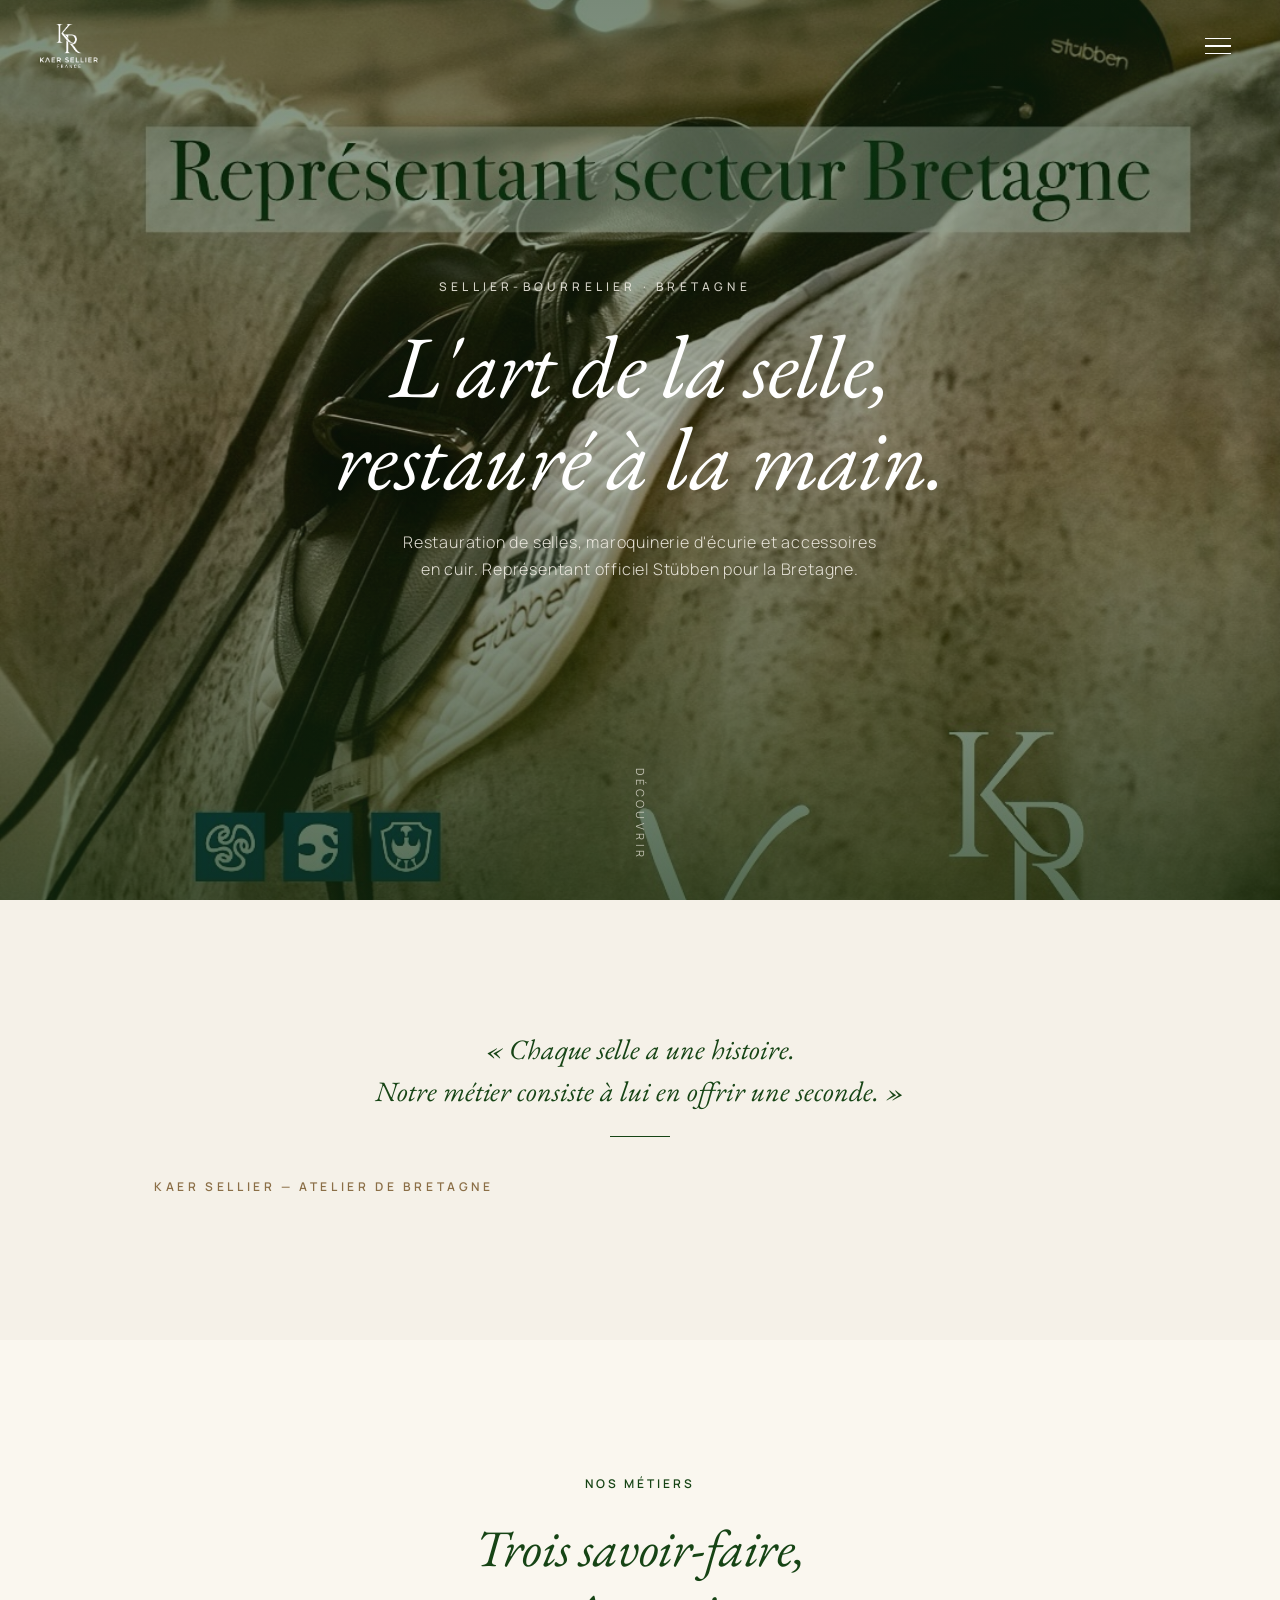
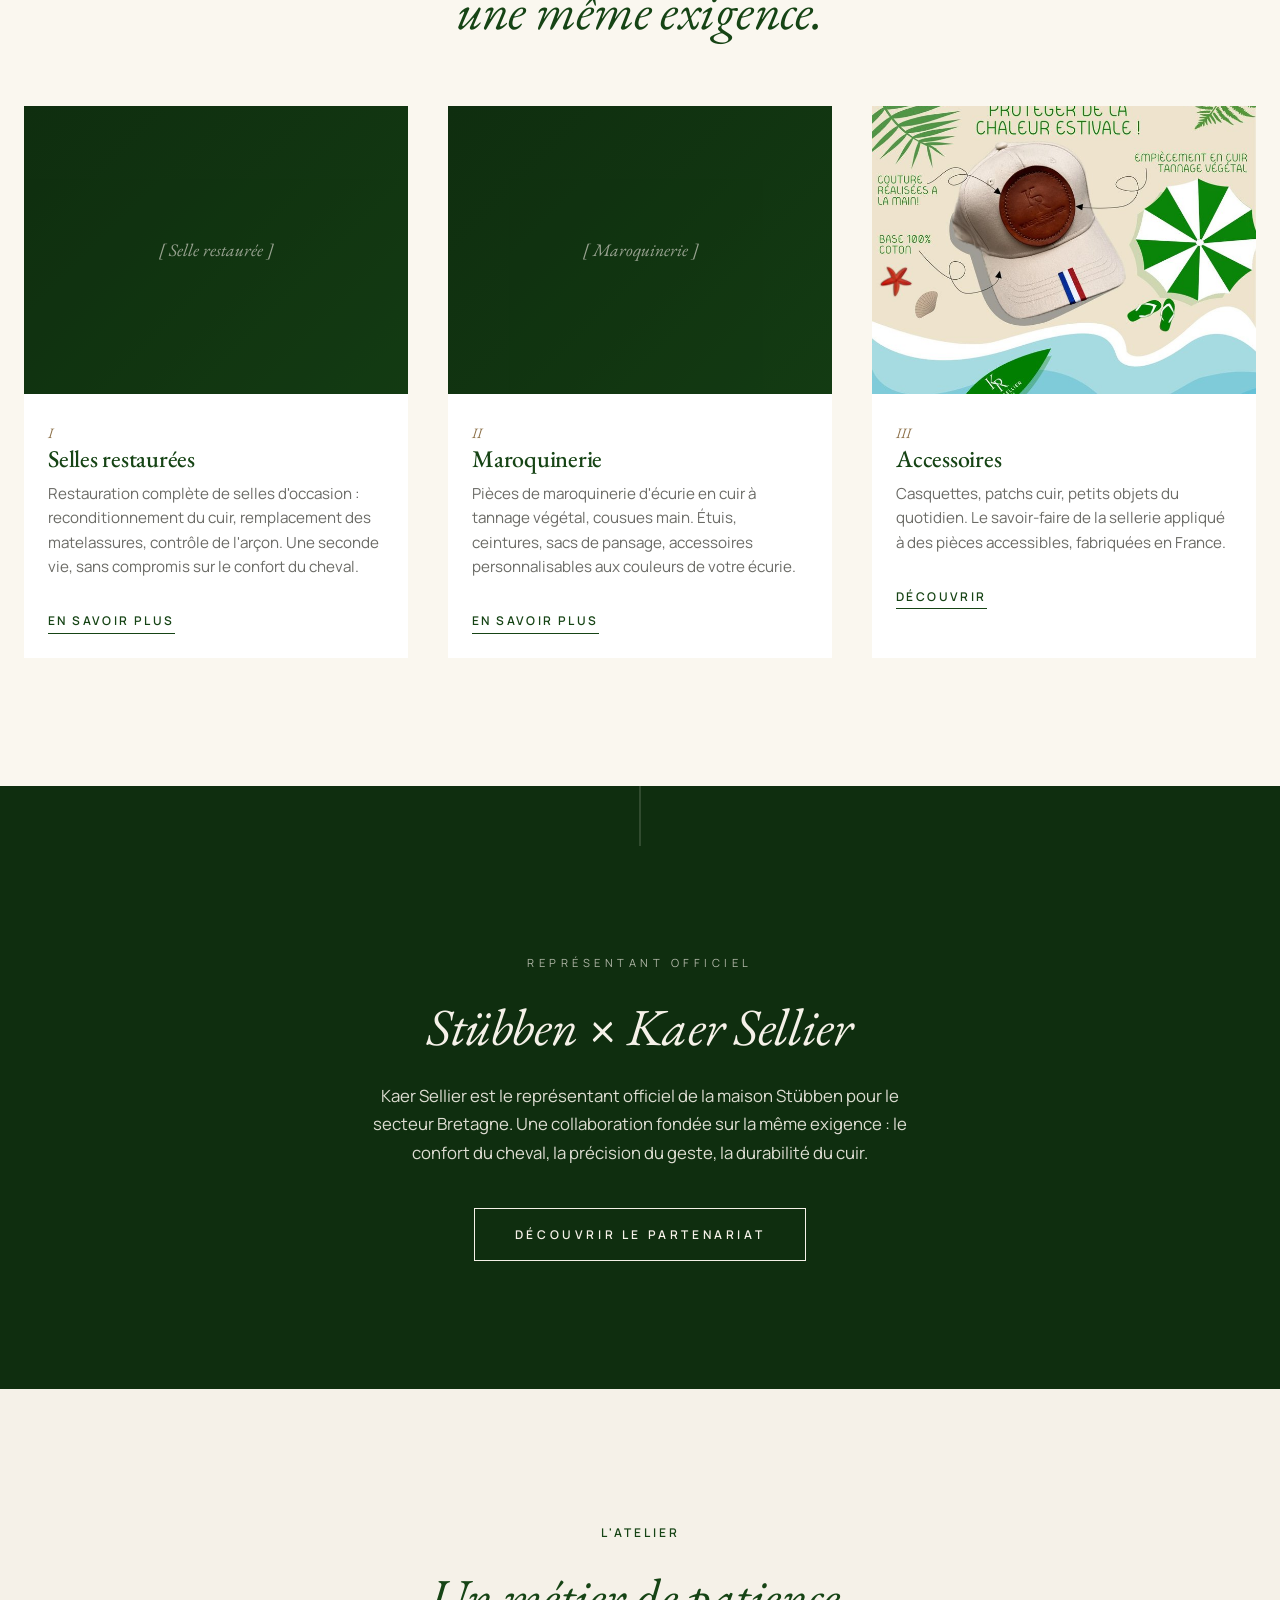
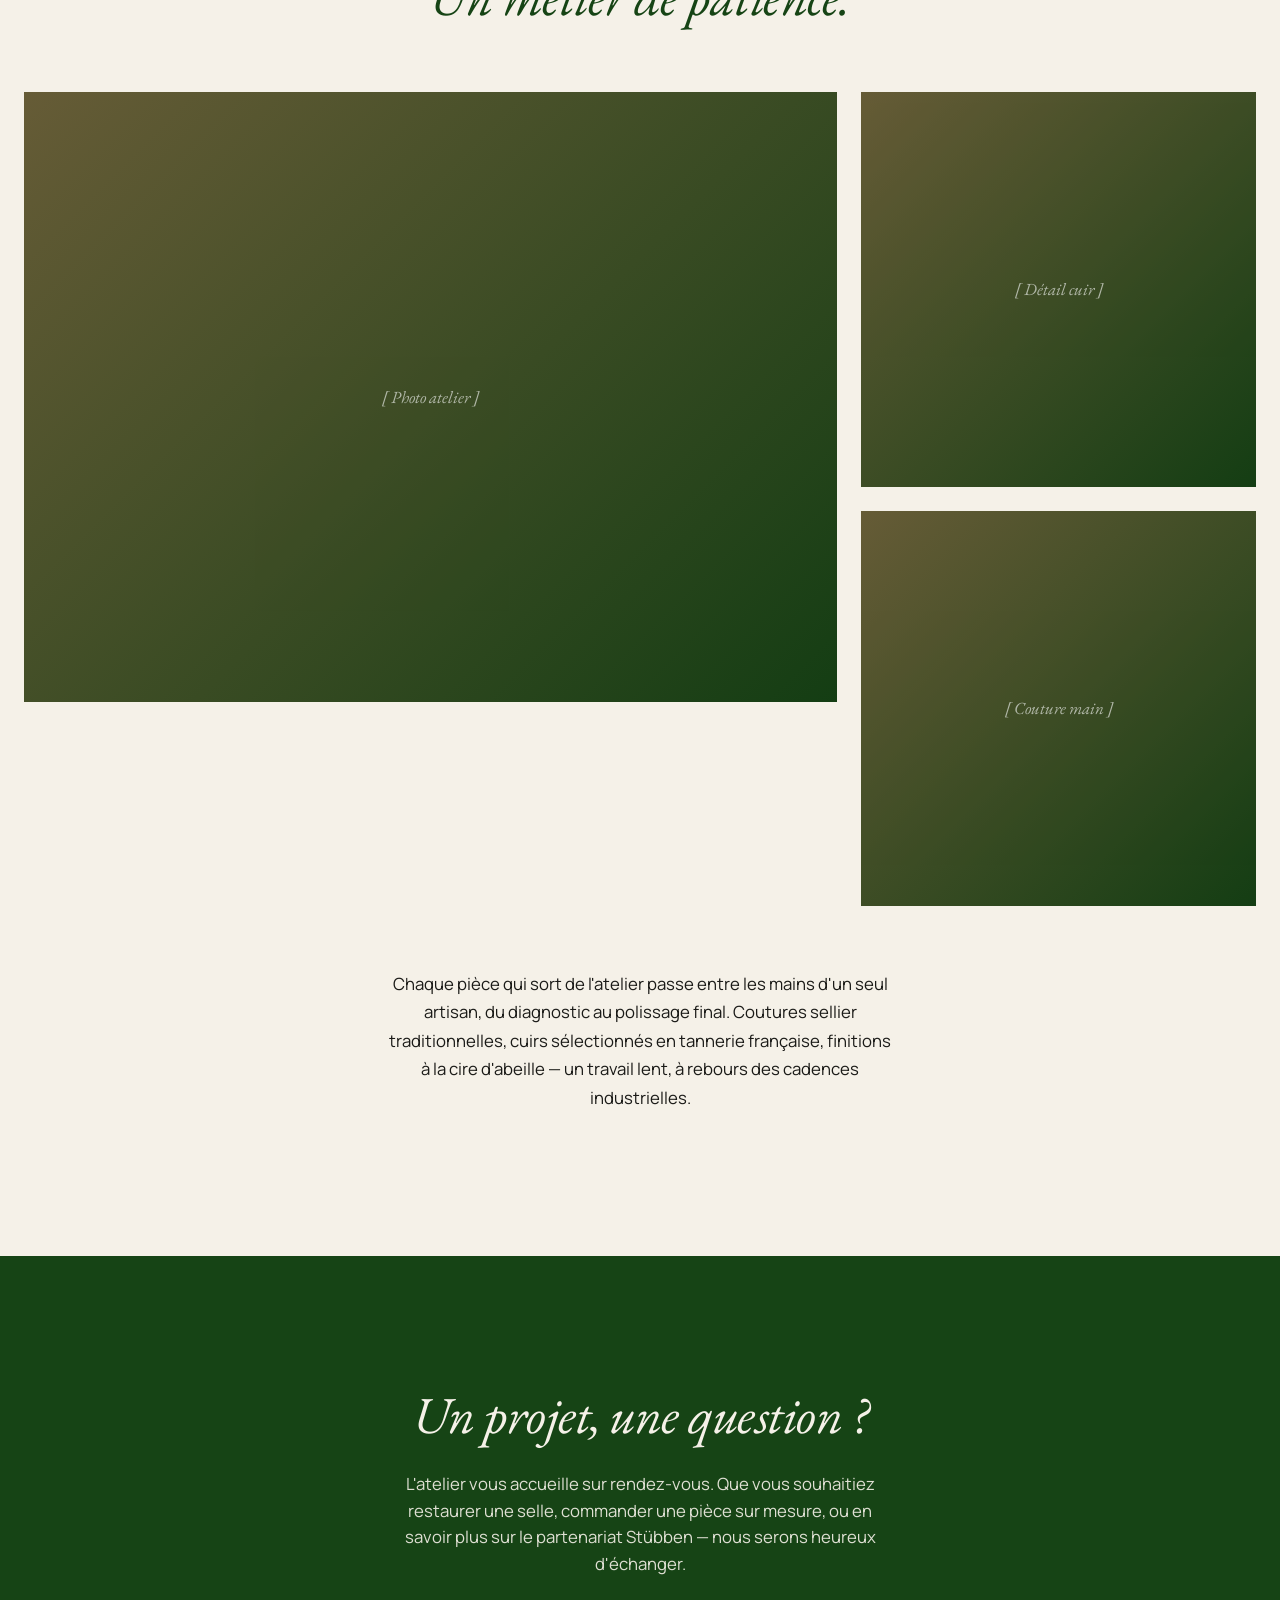
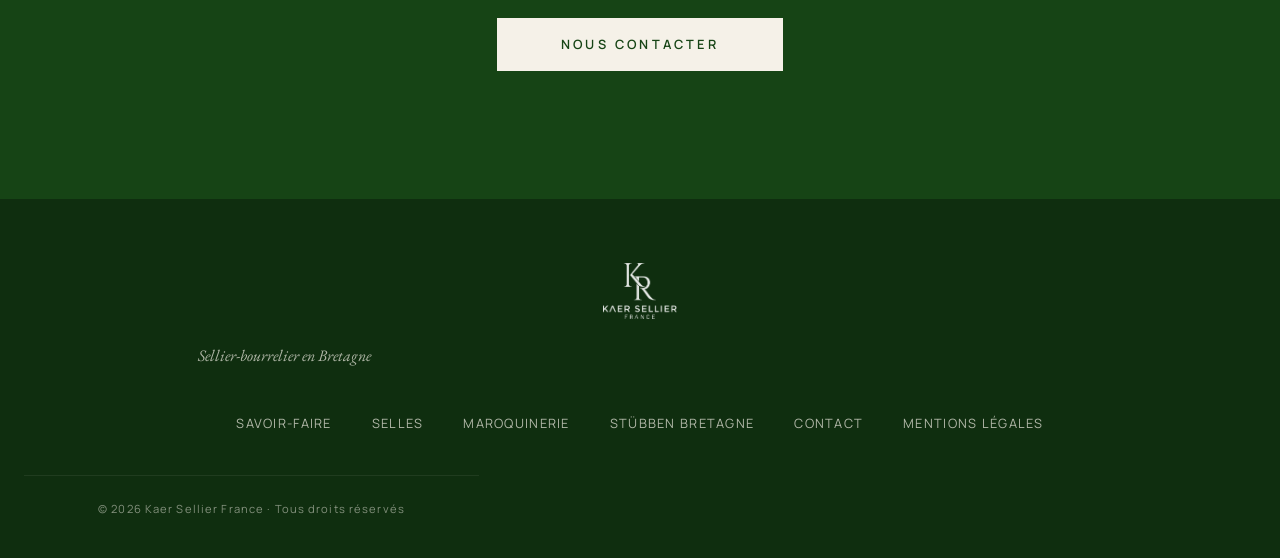
==== index.html @ 3ce3ed46 "v0.1" ====
<!DOCTYPE html>
<html lang="fr">
<head>
  <meta charset="UTF-8">
  <meta name="viewport" content="width=device-width, initial-scale=1.0, viewport-fit=cover">
  <meta name="description" content="Kaer Sellier — Restauration de selles, maroquinerie d'écurie et accessoires en cuir. Représentant Stübben pour la Bretagne. Savoir-faire artisanal français.">
  <meta name="theme-color" content="#164415">

  <title>Kaer Sellier — Sellier-bourrelier en Bretagne</title>

  <link rel="icon" type="image/png" href="assets/logos/kr-vert.png">
  <link rel="apple-touch-icon" href="assets/logos/kr-vert.png">

  <!-- Préchargement typographies -->
  <link rel="preconnect" href="https://fonts.googleapis.com">
  <link rel="preconnect" href="https://fonts.gstatic.com" crossorigin>
  <link href="https://fonts.googleapis.com/css2?family=EB+Garamond:ital,wght@0,400;0,500;1,400;1,500&family=Manrope:wght@300;400;500;600;700&display=swap" rel="stylesheet">

  <link rel="stylesheet" href="css/style.css">

  <!-- Open Graph -->
  <meta property="og:title" content="Kaer Sellier — Sellier-bourrelier en Bretagne">
  <meta property="og:description" content="Restauration de selles, maroquinerie d'écurie. Représentant Stübben Bretagne.">
  <meta property="og:type" content="website">
  <meta property="og:image" content="assets/images/hero/stubben-kr.jpg">
</head>

<body>

  <!-- ============================================
       HEADER + NAVIGATION
       ============================================ -->
  <header class="header" id="header">
    <div class="container">
      <div class="header__inner">
        <a href="#" class="header__logo" aria-label="Kaer Sellier — Accueil">
          <img src="assets/logos/kr-blanc.png" alt="Kaer Sellier" class="logo-blanc">
          <img src="assets/logos/kr-vert.png" alt="Kaer Sellier" class="logo-vert">
        </a>

        <button class="menu-toggle"
                aria-label="Ouvrir le menu"
                aria-expanded="false"
                aria-controls="navigation">
          <span class="menu-toggle__bar"></span>
          <span class="menu-toggle__bar"></span>
          <span class="menu-toggle__bar"></span>
        </button>
      </div>
    </div>
  </header>

  <nav class="nav" id="navigation" aria-hidden="true">
    <ul class="nav__list">
      <li class="nav__item"><a href="#" class="nav__link">Accueil</a></li>
      <li class="nav__item"><a href="savoir-faire.html" class="nav__link">Savoir-faire</a></li>
      <li class="nav__item"><a href="selles.html" class="nav__link">Selles</a></li>
      <li class="nav__item"><a href="maroquinerie.html" class="nav__link">Maroquinerie</a></li>
      <li class="nav__item"><a href="stubben-bretagne.html" class="nav__link">Stübben Bretagne</a></li>
      <li class="nav__item"><a href="contact.html" class="nav__link">Contact</a></li>
    </ul>
  </nav>

  <main>

    <!-- ============================================
         HERO
         ============================================ -->
    <section class="hero">
      <div class="hero__bg">
        <img src="assets/images/hero/stubben-kr.jpg" alt="Selle Stübben sur un cheval, atelier Kaer Sellier">
      </div>

      <div class="hero__content">
        <p class="hero__eyebrow">Sellier-Bourrelier · Bretagne</p>
        <h1 class="hero__title">L'art de la selle,<br>restauré à la main.</h1>
        <p class="hero__subtitle">
          Restauration de selles, maroquinerie d'écurie et accessoires en cuir.
          Représentant officiel Stübben pour la Bretagne.
        </p>
      </div>

      <span class="hero__scroll">Découvrir</span>
    </section>

    <!-- ============================================
         MANIFESTE
         ============================================ -->
    <section class="manifeste reveal">
      <div class="container">
        <p class="manifeste__text">
          « Chaque selle a une histoire.<br>
          Notre métier consiste à lui en offrir une seconde. »
        </p>
        <hr class="filet filet--center">
        <p class="manifeste__signature">Kaer Sellier — Atelier de Bretagne</p>
      </div>
    </section>

    <!-- ============================================
         MÉTIERS
         ============================================ -->
    <section class="metiers">
      <div class="metiers__intro reveal">
        <span class="eyebrow">Nos métiers</span>
        <h2>Trois savoir-faire,<br>une même exigence.</h2>
      </div>

      <div class="metiers__grid">

        <article class="metier-card reveal">
          <div class="metier-card__image">
            <div class="metier-card__placeholder">[ Selle restaurée ]</div>
          </div>
          <div class="metier-card__body">
            <span class="metier-card__numero">I</span>
            <h3 class="metier-card__title">Selles restaurées</h3>
            <p class="metier-card__text">
              Restauration complète de selles d'occasion : reconditionnement du
              cuir, remplacement des matelassures, contrôle de l'arçon. Une
              seconde vie, sans compromis sur le confort du cheval.
            </p>
            <a href="selles.html" class="metier-card__link">En savoir plus</a>
          </div>
        </article>

        <article class="metier-card reveal">
          <div class="metier-card__image">
            <div class="metier-card__placeholder">[ Maroquinerie ]</div>
          </div>
          <div class="metier-card__body">
            <span class="metier-card__numero">II</span>
            <h3 class="metier-card__title">Maroquinerie</h3>
            <p class="metier-card__text">
              Pièces de maroquinerie d'écurie en cuir à tannage végétal,
              cousues main. Étuis, ceintures, sacs de pansage, accessoires
              personnalisables aux couleurs de votre écurie.
            </p>
            <a href="maroquinerie.html" class="metier-card__link">En savoir plus</a>
          </div>
        </article>

        <article class="metier-card reveal">
          <div class="metier-card__image">
            <img src="assets/images/maroquinerie/casquette.jpg" alt="Casquette Kaer Sellier avec patch cuir tannage végétal">
          </div>
          <div class="metier-card__body">
            <span class="metier-card__numero">III</span>
            <h3 class="metier-card__title">Accessoires</h3>
            <p class="metier-card__text">
              Casquettes, patchs cuir, petits objets du quotidien. Le savoir-faire
              de la sellerie appliqué à des pièces accessibles, fabriquées en France.
            </p>
            <a href="maroquinerie.html#accessoires" class="metier-card__link">Découvrir</a>
          </div>
        </article>

      </div>
    </section>

    <!-- ============================================
         PARTENARIAT STÜBBEN BRETAGNE
         ============================================ -->
    <section class="partenariat reveal">
      <div class="partenariat__inner">
        <span class="partenariat__eyebrow">Représentant officiel</span>
        <h2 class="partenariat__title">Stübben × Kaer Sellier</h2>
        <p class="partenariat__text">
          Kaer Sellier est le représentant officiel de la maison Stübben pour
          le secteur Bretagne. Une collaboration fondée sur la même exigence :
          le confort du cheval, la précision du geste, la durabilité du cuir.
        </p>
        <a href="stubben-bretagne.html" class="partenariat__cta">Découvrir le partenariat</a>
      </div>
    </section>

    <!-- ============================================
         SAVOIR-FAIRE
         ============================================ -->
    <section class="savoir-faire">
      <div class="savoir-faire__grid">
        <div class="savoir-faire__intro reveal">
          <span class="eyebrow">L'atelier</span>
          <h2>Un métier de patience.</h2>
        </div>

        <div class="savoir-faire__galerie reveal">
          <div class="savoir-faire__img savoir-faire__img--large">
            <div class="savoir-faire__img-placeholder">[ Photo atelier ]</div>
          </div>
          <div class="savoir-faire__img">
            <div class="savoir-faire__img-placeholder">[ Détail cuir ]</div>
          </div>
          <div class="savoir-faire__img">
            <div class="savoir-faire__img-placeholder">[ Couture main ]</div>
          </div>
        </div>

        <div class="savoir-faire__text reveal">
          <p>
            Chaque pièce qui sort de l'atelier passe entre les mains d'un seul
            artisan, du diagnostic au polissage final. Coutures sellier
            traditionnelles, cuirs sélectionnés en tannerie française, finitions
            à la cire d'abeille — un travail lent, à rebours des cadences
            industrielles.
          </p>
        </div>
      </div>
    </section>

    <!-- ============================================
         CONTACT
         ============================================ -->
    <section class="contact reveal">
      <h2 class="contact__title">Un projet, une question ?</h2>
      <p class="contact__text">
        L'atelier vous accueille sur rendez-vous. Que vous souhaitiez restaurer
        une selle, commander une pièce sur mesure, ou en savoir plus sur le
        partenariat Stübben — nous serons heureux d'échanger.
      </p>
      <a href="contact.html" class="contact__cta">Nous contacter</a>
    </section>

  </main>

  <!-- ============================================
       FOOTER
       ============================================ -->
  <footer class="footer">
    <div class="footer__logo">
      <img src="assets/logos/kr-blanc.png" alt="Kaer Sellier France">
    </div>
    <p class="footer__tagline">Sellier-bourrelier en Bretagne</p>

    <ul class="footer__links">
      <li><a href="savoir-faire.html">Savoir-faire</a></li>
      <li><a href="selles.html">Selles</a></li>
      <li><a href="maroquinerie.html">Maroquinerie</a></li>
      <li><a href="stubben-bretagne.html">Stübben Bretagne</a></li>
      <li><a href="contact.html">Contact</a></li>
      <li><a href="mentions-legales.html">Mentions légales</a></li>
    </ul>

    <p class="footer__copyright">
      © 2026 Kaer Sellier France · Tous droits réservés
    </p>
  </footer>

  <script src="js/main.js"></script>
</body>
</html>
---- css/style.css ----
/* --- Reset minimal --- */
*, *::before, *::after {
  box-sizing: border-box;
  margin: 0;
  padding: 0;
}

html {
  scroll-behavior: smooth;
  -webkit-text-size-adjust: 100%;
}

img, picture, svg {
  display: block;
  max-width: 100%;
  height: auto;
}

button, input, textarea {
  font: inherit;
  color: inherit;
}

a {
  color: inherit;
  text-decoration: none;
}

/* --- Variables CSS --- */
:root {
  /* Palette */
  --vert-sapin: #164415;
  --vert-fonce: #0F2E0F;
  --vert-clair: #2A5A2A;
  --creme: #F5F1E8;
  --creme-clair: #FAF7EF;
  --anthracite: #1A1A17;
  --gris: #6B6B66;
  --cuir: #8B6F47;
  --blanc: #FFFFFF;

  /* Typographies */
  --font-serif: 'EB Garamond', 'Cormorant Garamond', Georgia, serif;
  --font-sans: 'Manrope', -apple-system, BlinkMacSystemFont, sans-serif;

  /* Espacements */
  --space-xs: 0.5rem;
  --space-sm: 1rem;
  --space-md: 1.5rem;
  --space-lg: 2.5rem;
  --space-xl: 4rem;
  --space-2xl: 6rem;

  /* Largeurs */
  --max-width: 1280px;
  --max-content: 720px;
}

/* --- Base typographique --- */
body {
  font-family: var(--font-sans);
  font-size: 16px;
  line-height: 1.6;
  color: var(--anthracite);
  background-color: var(--creme);
  font-weight: 400;
  -webkit-font-smoothing: antialiased;
  -moz-osx-font-smoothing: grayscale;
}

h1, h2, h3, h4 {
  font-family: var(--font-serif);
  font-weight: 500;
  line-height: 1.2;
  color: var(--vert-sapin);
  letter-spacing: -0.01em;
}

h1 {
  font-size: clamp(2.5rem, 8vw, 4.5rem);
  font-weight: 400;
}

h2 {
  font-size: clamp(2rem, 6vw, 3.25rem);
  font-weight: 400;
}

h3 {
  font-size: clamp(1.4rem, 4vw, 1.9rem);
}

p {
  margin-bottom: var(--space-sm);
  max-width: 65ch;
}

/* --- Utilitaires --- */
.container {
  width: 100%;
  max-width: var(--max-width);
  margin: 0 auto;
  padding: 0 var(--space-md);
}

.section {
  padding: var(--space-xl) 0;
}

.section-content {
  max-width: var(--max-content);
  margin: 0 auto;
}

.eyebrow {
  font-family: var(--font-sans);
  font-size: 0.75rem;
  font-weight: 600;
  letter-spacing: 0.25em;
  text-transform: uppercase;
  color: var(--vert-sapin);
  margin-bottom: var(--space-md);
  display: inline-block;
}

.numero {
  font-family: var(--font-serif);
  font-size: 0.95rem;
  font-style: italic;
  color: var(--cuir);
  margin-bottom: var(--space-xs);
  display: block;
}

.filet {
  width: 60px;
  height: 1px;
  background-color: var(--vert-sapin);
  margin: var(--space-md) 0;
  border: none;
}

.filet--center {
  margin-left: auto;
  margin-right: auto;
}

/* ============================================
   HEADER / NAVIGATION
   ============================================ */
.header {
  position: fixed;
  top: 0;
  left: 0;
  right: 0;
  z-index: 100;
  padding: var(--space-sm) 0;
  transition: background-color 0.3s ease, padding 0.3s ease;
}

.header--scrolled {
  background-color: rgba(245, 241, 232, 0.96);
  backdrop-filter: blur(8px);
  -webkit-backdrop-filter: blur(8px);
  border-bottom: 1px solid rgba(22, 68, 21, 0.08);
}

.header__inner {
  display: flex;
  align-items: center;
  justify-content: space-between;
}

.header__logo img {
  height: 44px;
  width: auto;
  transition: opacity 0.3s ease;
}

.header__logo .logo-blanc {
  display: block;
}

.header__logo .logo-vert {
  display: none;
}

.header--scrolled .logo-blanc {
  display: none;
}

.header--scrolled .logo-vert {
  display: block;
}

/* Menu burger */
.menu-toggle {
  background: none;
  border: none;
  padding: var(--space-xs);
  cursor: pointer;
  width: 44px;
  height: 44px;
  display: flex;
  flex-direction: column;
  justify-content: center;
  align-items: center;
  gap: 6px;
  z-index: 101;
}

.menu-toggle__bar {
  width: 26px;
  height: 1.5px;
  background-color: var(--blanc);
  transition: all 0.3s ease;
}

.header--scrolled .menu-toggle__bar {
  background-color: var(--vert-sapin);
}

.menu-toggle[aria-expanded="true"] .menu-toggle__bar:nth-child(1) {
  transform: translateY(7.5px) rotate(45deg);
  background-color: var(--blanc);
}

.menu-toggle[aria-expanded="true"] .menu-toggle__bar:nth-child(2) {
  opacity: 0;
}

.menu-toggle[aria-expanded="true"] .menu-toggle__bar:nth-child(3) {
  transform: translateY(-7.5px) rotate(-45deg);
  background-color: var(--blanc);
}

/* Menu plein écran */
.nav {
  position: fixed;
  top: 0;
  right: 0;
  bottom: 0;
  left: 0;
  background-color: var(--vert-fonce);
  display: flex;
  flex-direction: column;
  justify-content: center;
  align-items: center;
  transform: translateY(-100%);
  transition: transform 0.5s cubic-bezier(0.22, 1, 0.36, 1);
  z-index: 99;
}

.nav[aria-hidden="false"] {
  transform: translateY(0);
}

.nav__list {
  list-style: none;
  text-align: center;
}

.nav__item {
  margin: var(--space-md) 0;
  opacity: 0;
  transform: translateY(20px);
  transition: opacity 0.4s ease, transform 0.4s ease;
}

.nav[aria-hidden="false"] .nav__item {
  opacity: 1;
  transform: translateY(0);
}

.nav[aria-hidden="false"] .nav__item:nth-child(1) { transition-delay: 0.15s; }
.nav[aria-hidden="false"] .nav__item:nth-child(2) { transition-delay: 0.22s; }
.nav[aria-hidden="false"] .nav__item:nth-child(3) { transition-delay: 0.29s; }
.nav[aria-hidden="false"] .nav__item:nth-child(4) { transition-delay: 0.36s; }
.nav[aria-hidden="false"] .nav__item:nth-child(5) { transition-delay: 0.43s; }
.nav[aria-hidden="false"] .nav__item:nth-child(6) { transition-delay: 0.50s; }

.nav__link {
  font-family: var(--font-serif);
  font-size: 2rem;
  color: var(--creme);
  font-weight: 400;
  letter-spacing: 0.02em;
  padding: var(--space-xs) var(--space-sm);
  display: inline-block;
  position: relative;
}

.nav__link::after {
  content: '';
  position: absolute;
  bottom: 8px;
  left: 50%;
  width: 0;
  height: 1px;
  background-color: var(--creme);
  transition: width 0.3s ease, left 0.3s ease;
}

.nav__link:hover::after,
.nav__link:focus::after {
  width: 60%;
  left: 20%;
}

/* ============================================
   HERO
   ============================================ */
.hero {
  position: relative;
  min-height: 100vh;
  min-height: 100svh;
  display: flex;
  align-items: center;
  justify-content: center;
  overflow: hidden;
  color: var(--blanc);
  text-align: center;
  padding: var(--space-2xl) var(--space-md);
}

.hero__bg {
  position: absolute;
  inset: 0;
  z-index: 1;
}

.hero__bg img {
  width: 100%;
  height: 100%;
  object-fit: cover;
  object-position: center;
}

.hero__bg::after {
  content: '';
  position: absolute;
  inset: 0;
  background: linear-gradient(
    180deg,
    rgba(15, 46, 15, 0.55) 0%,
    rgba(15, 46, 15, 0.35) 50%,
    rgba(15, 46, 15, 0.7) 100%
  );
}

.hero__content {
  position: relative;
  z-index: 2;
  max-width: 720px;
  animation: heroFadeIn 1.2s cubic-bezier(0.22, 1, 0.36, 1) 0.3s both;
}

@keyframes heroFadeIn {
  from {
    opacity: 0;
    transform: translateY(30px);
  }
  to {
    opacity: 1;
    transform: translateY(0);
  }
}

.hero__eyebrow {
  font-family: var(--font-sans);
  font-size: 0.75rem;
  font-weight: 500;
  letter-spacing: 0.35em;
  text-transform: uppercase;
  color: var(--creme);
  opacity: 0.85;
  margin-bottom: var(--space-md);
}

.hero__title {
  color: var(--blanc);
  font-size: clamp(2.75rem, 10vw, 5.5rem);
  font-weight: 400;
  line-height: 1.05;
  margin-bottom: var(--space-md);
  font-style: italic;
}

.hero__subtitle {
  font-family: var(--font-sans);
  font-size: 1rem;
  font-weight: 300;
  letter-spacing: 0.05em;
  color: var(--creme);
  opacity: 0.9;
  max-width: 480px;
  margin: 0 auto var(--space-lg);
  line-height: 1.7;
}

.hero__scroll {
  position: absolute;
  bottom: var(--space-lg);
  left: 50%;
  transform: translateX(-50%);
  z-index: 2;
  color: var(--creme);
  opacity: 0.7;
  font-family: var(--font-sans);
  font-size: 0.7rem;
  letter-spacing: 0.3em;
  text-transform: uppercase;
  writing-mode: vertical-rl;
  animation: scrollHint 2s ease-in-out infinite;
}

@keyframes scrollHint {
  0%, 100% { transform: translate(-50%, 0); opacity: 0.7; }
  50% { transform: translate(-50%, 8px); opacity: 1; }
}

/* ============================================
   MANIFESTE
   ============================================ */
.manifeste {
  padding: var(--space-2xl) var(--space-md);
  text-align: center;
  background-color: var(--creme);
}

.manifeste__text {
  font-family: var(--font-serif);
  font-size: clamp(1.3rem, 4vw, 1.75rem);
  font-style: italic;
  font-weight: 400;
  line-height: 1.5;
  color: var(--vert-sapin);
  max-width: 640px;
  margin: 0 auto;
}

.manifeste__signature {
  margin-top: var(--space-lg);
  font-family: var(--font-sans);
  font-size: 0.75rem;
  font-weight: 600;
  letter-spacing: 0.3em;
  text-transform: uppercase;
  color: var(--cuir);
}

/* ============================================
   MÉTIERS
   ============================================ */
.metiers {
  background-color: var(--creme-clair);
  padding: var(--space-2xl) 0;
}

.metiers__intro {
  text-align: center;
  margin-bottom: var(--space-xl);
  padding: 0 var(--space-md);
}

.metiers__intro h2 {
  font-style: italic;
}

.metiers__grid {
  display: grid;
  grid-template-columns: 1fr;
  gap: var(--space-md);
  padding: 0 var(--space-md);
}

.metier-card {
  position: relative;
  overflow: hidden;
  background-color: var(--blanc);
  transition: transform 0.4s ease;
}

.metier-card__image {
  aspect-ratio: 4 / 3;
  overflow: hidden;
  background-color: var(--vert-fonce);
}

.metier-card__image img {
  width: 100%;
  height: 100%;
  object-fit: cover;
  transition: transform 0.6s cubic-bezier(0.22, 1, 0.36, 1);
}

.metier-card:hover .metier-card__image img {
  transform: scale(1.05);
}

.metier-card__placeholder {
  width: 100%;
  height: 100%;
  display: flex;
  align-items: center;
  justify-content: center;
  background: linear-gradient(135deg, var(--vert-fonce) 0%, var(--vert-sapin) 100%);
  color: var(--creme);
  font-family: var(--font-serif);
  font-style: italic;
  font-size: 1.1rem;
  opacity: 0.6;
}

.metier-card__body {
  padding: var(--space-md);
}

.metier-card__numero {
  font-family: var(--font-serif);
  font-style: italic;
  color: var(--cuir);
  font-size: 0.9rem;
  margin-bottom: var(--space-xs);
}

.metier-card__title {
  font-size: 1.5rem;
  margin-bottom: var(--space-xs);
}

.metier-card__text {
  font-size: 0.95rem;
  color: var(--gris);
  line-height: 1.6;
}

.metier-card__link {
  display: inline-block;
  margin-top: var(--space-sm);
  font-family: var(--font-sans);
  font-size: 0.75rem;
  font-weight: 600;
  letter-spacing: 0.2em;
  text-transform: uppercase;
  color: var(--vert-sapin);
  border-bottom: 1px solid var(--vert-sapin);
  padding-bottom: 2px;
  transition: color 0.3s ease, border-color 0.3s ease;
}

.metier-card__link:hover {
  color: var(--cuir);
  border-color: var(--cuir);
}

/* ============================================
   PARTENARIAT STÜBBEN
   ============================================ */
.partenariat {
  background-color: var(--vert-fonce);
  color: var(--creme);
  padding: var(--space-2xl) 0;
  position: relative;
  overflow: hidden;
}

.partenariat::before {
  content: '';
  position: absolute;
  top: 0;
  left: 50%;
  transform: translateX(-50%);
  width: 1px;
  height: 60px;
  background-color: var(--creme);
  opacity: 0.3;
}

.partenariat__inner {
  text-align: center;
  padding: 0 var(--space-md);
  max-width: 720px;
  margin: 0 auto;
}

.partenariat__eyebrow {
  font-family: var(--font-sans);
  font-size: 0.7rem;
  letter-spacing: 0.4em;
  text-transform: uppercase;
  color: var(--creme);
  opacity: 0.7;
  margin-bottom: var(--space-md);
  margin-top: var(--space-lg);
  display: inline-block;
}

.partenariat__title {
  color: var(--creme);
  font-style: italic;
  margin-bottom: var(--space-md);
}

.partenariat__text {
  font-size: 1.05rem;
  line-height: 1.7;
  color: var(--creme);
  opacity: 0.9;
  margin-bottom: var(--space-lg);
  max-width: 560px;
  margin-left: auto;
  margin-right: auto;
}

.partenariat__cta {
  display: inline-block;
  padding: var(--space-sm) var(--space-lg);
  border: 1px solid var(--creme);
  font-family: var(--font-sans);
  font-size: 0.75rem;
  font-weight: 600;
  letter-spacing: 0.3em;
  text-transform: uppercase;
  color: var(--creme);
  transition: background-color 0.3s ease, color 0.3s ease;
}

.partenariat__cta:hover {
  background-color: var(--creme);
  color: var(--vert-fonce);
}

/* ============================================
   SAVOIR-FAIRE
   ============================================ */
.savoir-faire {
  padding: var(--space-2xl) 0;
}

.savoir-faire__grid {
  padding: 0 var(--space-md);
}

.savoir-faire__intro {
  text-align: center;
  margin-bottom: var(--space-xl);
}

.savoir-faire__intro h2 {
  font-style: italic;
}

.savoir-faire__galerie {
  display: grid;
  grid-template-columns: 1fr;
  gap: var(--space-sm);
  margin-bottom: var(--space-xl);
}

.savoir-faire__img {
  aspect-ratio: 1;
  overflow: hidden;
  background-color: var(--vert-fonce);
  position: relative;
}

.savoir-faire__img--large {
  aspect-ratio: 4 / 3;
}

.savoir-faire__img-placeholder {
  width: 100%;
  height: 100%;
  display: flex;
  align-items: center;
  justify-content: center;
  background: linear-gradient(135deg, var(--cuir) 0%, var(--vert-sapin) 100%);
  color: var(--creme);
  font-family: var(--font-serif);
  font-style: italic;
  opacity: 0.7;
}

.savoir-faire__text {
  text-align: center;
  max-width: 560px;
  margin: 0 auto;
  padding: 0 var(--space-md);
}

.savoir-faire__text p {
  font-size: 1.05rem;
  line-height: 1.7;
  color: var(--anthracite);
  margin-left: auto;
  margin-right: auto;
}

/* ============================================
   CONTACT
   ============================================ */
.contact {
  background-color: var(--vert-sapin);
  color: var(--creme);
  padding: var(--space-2xl) var(--space-md);
  text-align: center;
}

.contact__title {
  color: var(--creme);
  font-style: italic;
  margin-bottom: var(--space-md);
}

.contact__text {
  font-size: 1.05rem;
  opacity: 0.9;
  max-width: 480px;
  margin: 0 auto var(--space-lg);
}

.contact__cta {
  display: inline-block;
  padding: var(--space-sm) var(--space-xl);
  background-color: var(--creme);
  color: var(--vert-sapin);
  font-family: var(--font-sans);
  font-size: 0.8rem;
  font-weight: 600;
  letter-spacing: 0.25em;
  text-transform: uppercase;
  transition: background-color 0.3s ease, color 0.3s ease, transform 0.3s ease;
}

.contact__cta:hover {
  background-color: var(--cuir);
  color: var(--creme);
  transform: translateY(-2px);
}

/* ============================================
   FOOTER
   ============================================ */
.footer {
  background-color: var(--vert-fonce);
  color: var(--creme);
  padding: var(--space-xl) var(--space-md) var(--space-md);
  text-align: center;
}

.footer__logo {
  margin-bottom: var(--space-md);
}

.footer__logo img {
  height: 56px;
  width: auto;
  margin: 0 auto;
  opacity: 0.9;
}

.footer__tagline {
  font-family: var(--font-serif);
  font-style: italic;
  font-size: 1rem;
  opacity: 0.7;
  margin-bottom: var(--space-lg);
}

.footer__links {
  list-style: none;
  display: flex;
  flex-direction: column;
  gap: var(--space-xs);
  margin-bottom: var(--space-lg);
}

.footer__links a {
  font-family: var(--font-sans);
  font-size: 0.8rem;
  letter-spacing: 0.1em;
  text-transform: uppercase;
  opacity: 0.7;
  transition: opacity 0.3s ease;
}

.footer__links a:hover {
  opacity: 1;
}

.footer__copyright {
  font-family: var(--font-sans);
  font-size: 0.7rem;
  letter-spacing: 0.1em;
  opacity: 0.5;
  border-top: 1px solid rgba(245, 241, 232, 0.15);
  padding-top: var(--space-md);
  margin-top: var(--space-md);
}

/* ============================================
   ANIMATIONS AU SCROLL
   ============================================ */
.reveal {
  opacity: 0;
  transform: translateY(40px);
  transition: opacity 0.8s ease, transform 0.8s ease;
}

.reveal--visible {
  opacity: 1;
  transform: translateY(0);
}

/* ============================================
   RESPONSIVE — TABLETTE (≥ 640px)
   ============================================ */
@media (min-width: 640px) {
  .metiers__grid {
    grid-template-columns: repeat(2, 1fr);
    gap: var(--space-lg);
  }

  .savoir-faire__galerie {
    grid-template-columns: 1fr 1fr;
  }

  .savoir-faire__img--large {
    grid-column: 1 / -1;
  }
}

/* ============================================
   RESPONSIVE — DESKTOP (≥ 1024px)
   ============================================ */
@media (min-width: 1024px) {
  :root {
    --space-2xl: 8rem;
  }

  body {
    font-size: 17px;
  }

  .header {
    padding: var(--space-md) 0;
  }

  .container {
    padding: 0 var(--space-lg);
  }

  /* Navigation desktop : on garde le menu burger pour cohérence avec le ton "boutique éditoriale" */
  /* Si tu veux une nav horizontale classique en desktop, dis-le, on adaptera */

  .metiers__grid {
    grid-template-columns: repeat(3, 1fr);
  }

  .savoir-faire__galerie {
    grid-template-columns: repeat(3, 1fr);
    gap: var(--space-md);
  }

  .savoir-faire__img--large {
    grid-column: 1 / 3;
    grid-row: 1 / 3;
  }

  .footer__links {
    flex-direction: row;
    justify-content: center;
    gap: var(--space-lg);
  }
}

/* ============================================
   PRÉFÉRENCE RÉDUCTION DE MOUVEMENT
   ============================================ */
@media (prefers-reduced-motion: reduce) {
  *, *::before, *::after {
    animation-duration: 0.01ms !important;
    animation-iteration-count: 1 !important;
    transition-duration: 0.01ms !important;
    scroll-behavior: auto !important;
  }
}
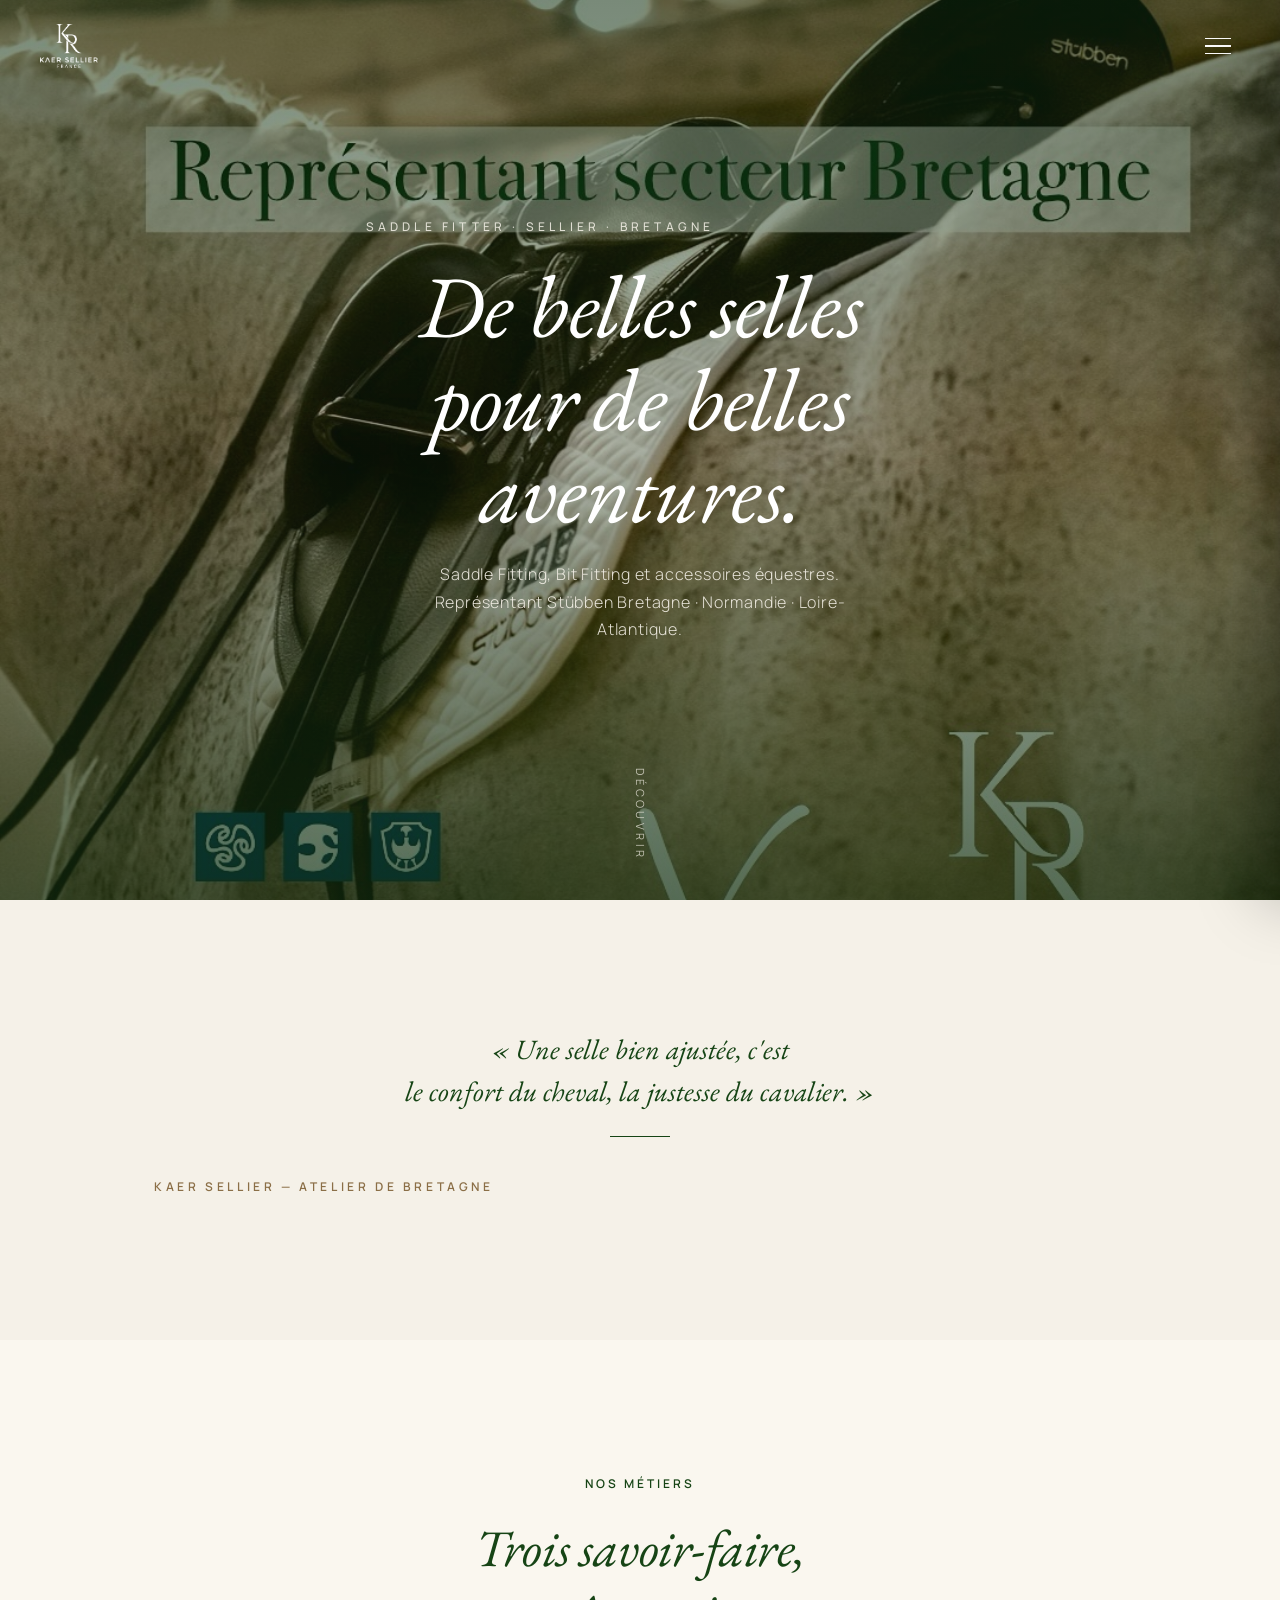
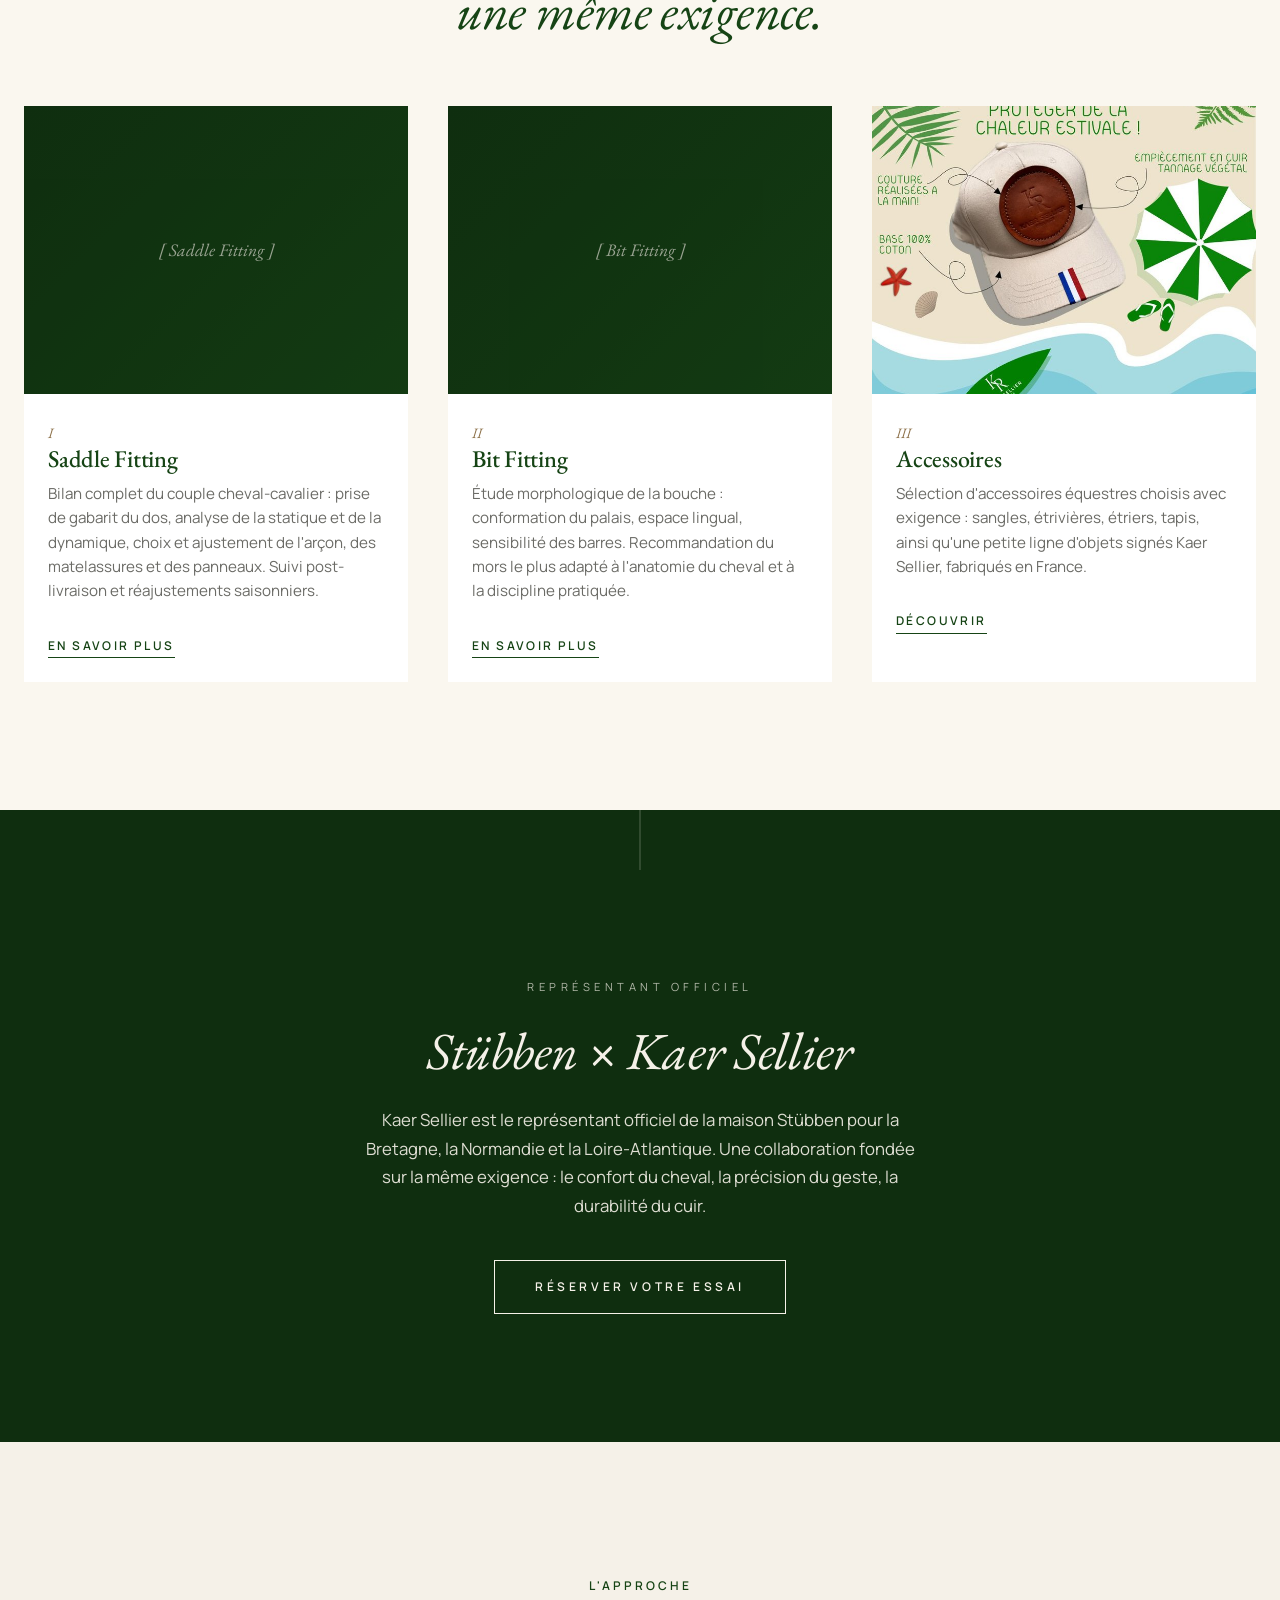
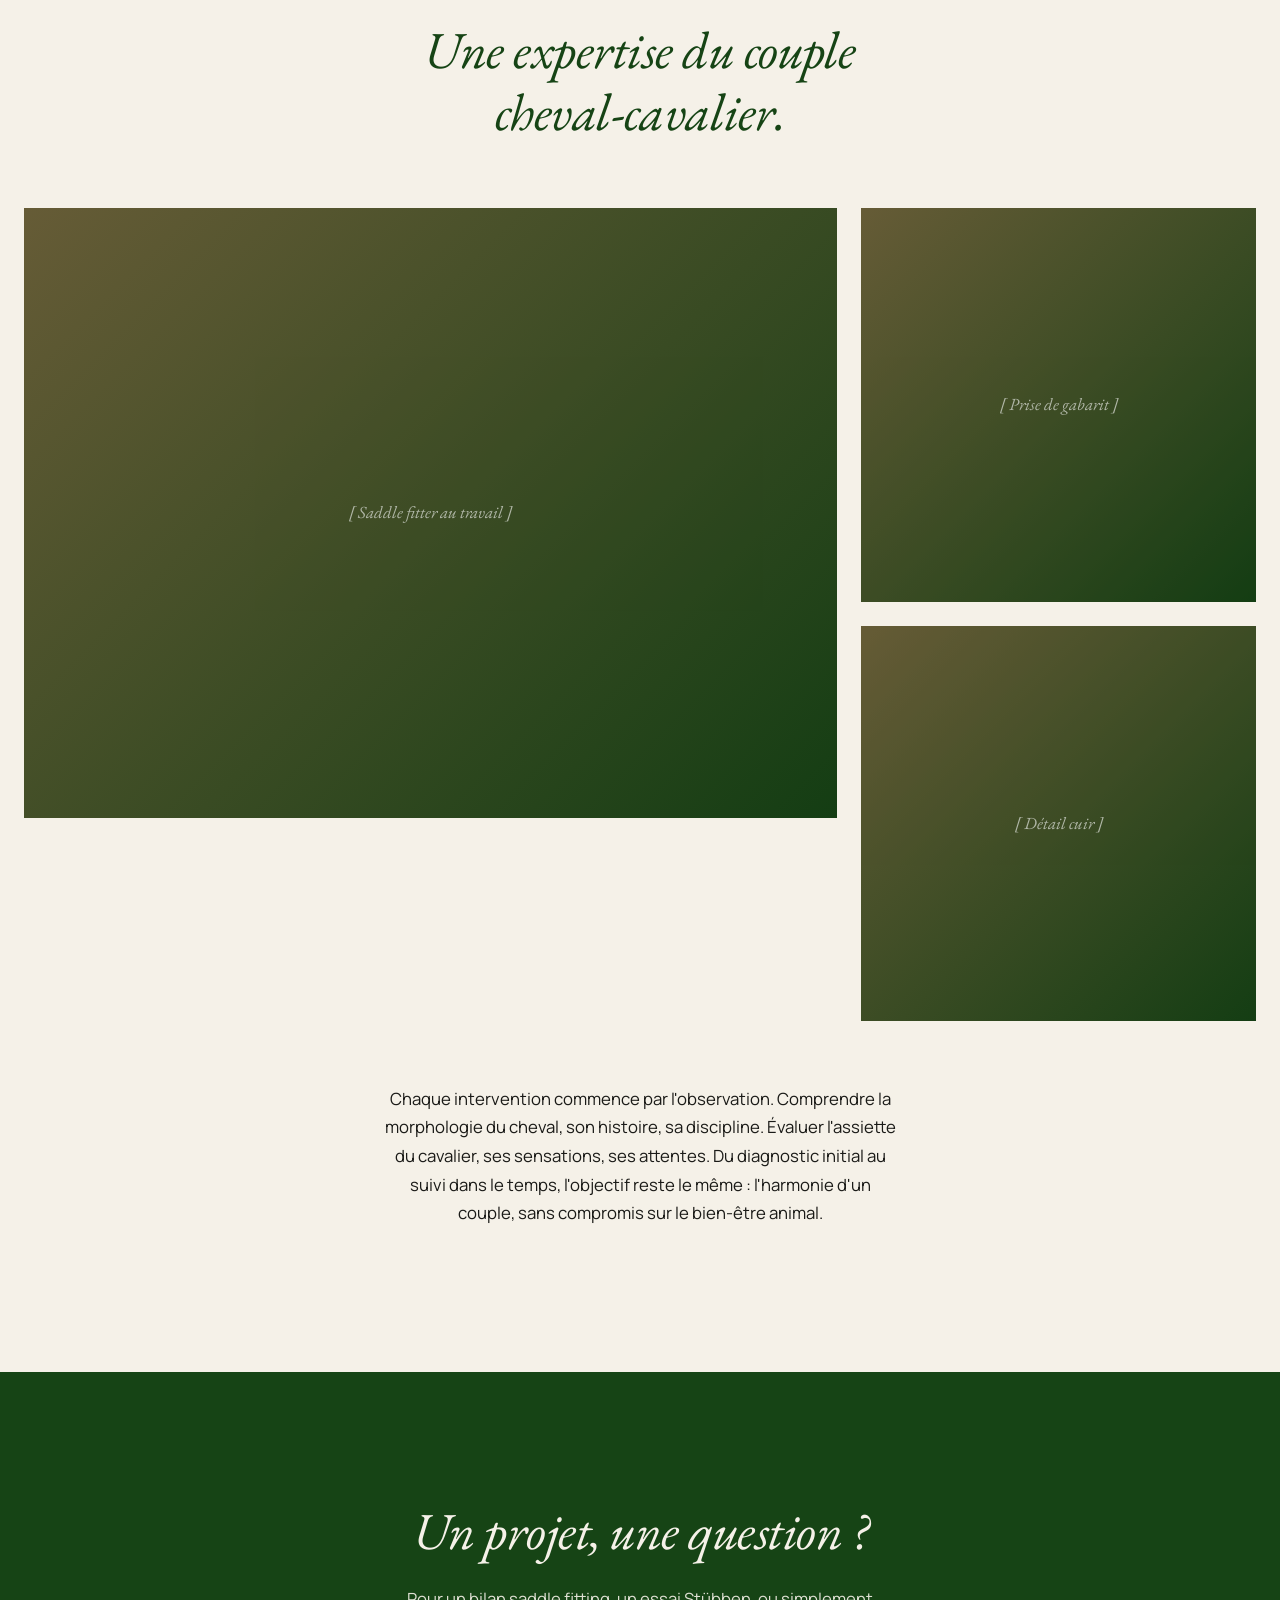
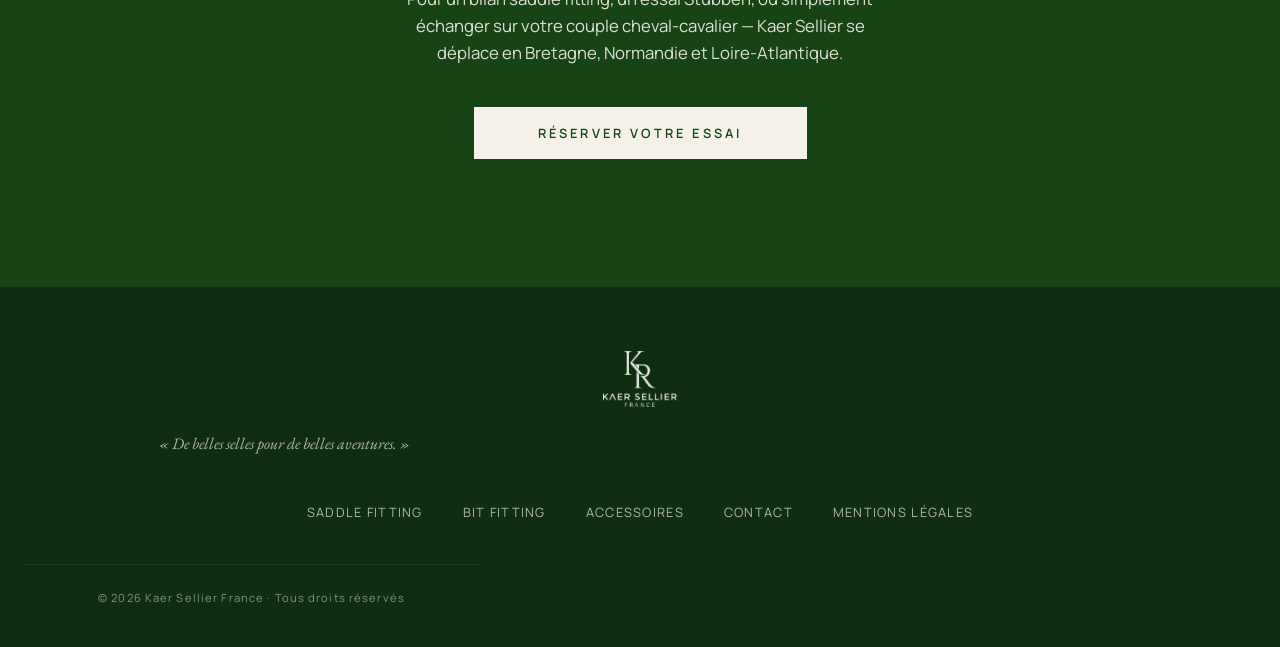
==== commit 643152fc: "v0.2" ====
--- a/index.html
+++ b/index.html
@@ -3,10 +3,10 @@
 <head>
   <meta charset="UTF-8">
   <meta name="viewport" content="width=device-width, initial-scale=1.0, viewport-fit=cover">
-  <meta name="description" content="Kaer Sellier — Restauration de selles, maroquinerie d'écurie et accessoires en cuir. Représentant Stübben pour la Bretagne. Savoir-faire artisanal français.">
+  <meta name="description" content="Kaer Sellier — Saddle Fitter & Sellier en Bretagne. Saddle Fitting, Bit Fitting, accessoires équestres. Représentant Stübben pour la Bretagne, la Normandie et la Loire-Atlantique.">
   <meta name="theme-color" content="#164415">
 
-  <title>Kaer Sellier — Sellier-bourrelier en Bretagne</title>
+  <title>Kaer Sellier — Saddle Fitter & Sellier en Bretagne</title>
 
   <link rel="icon" type="image/png" href="assets/logos/kr-vert.png">
   <link rel="apple-touch-icon" href="assets/logos/kr-vert.png">
@@ -19,8 +19,8 @@
   <link rel="stylesheet" href="css/style.css">
 
   <!-- Open Graph -->
-  <meta property="og:title" content="Kaer Sellier — Sellier-bourrelier en Bretagne">
-  <meta property="og:description" content="Restauration de selles, maroquinerie d'écurie. Représentant Stübben Bretagne.">
+  <meta property="og:title" content="Kaer Sellier — Saddle Fitter & Sellier en Bretagne">
+  <meta property="og:description" content="De belles selles pour de belles aventures. Saddle Fitting, Bit Fitting, accessoires. Représentant Stübben Bretagne, Normandie & Loire-Atlantique.">
   <meta property="og:type" content="website">
   <meta property="og:image" content="assets/images/hero/stubben-kr.jpg">
 </head>
@@ -50,15 +50,50 @@
     </div>
   </header>
 
-  <nav class="nav" id="navigation" aria-hidden="true">
+  <!-- Overlay sombre derrière le drawer -->
+  <div class="nav-overlay" aria-hidden="true"></div>
+
+  <nav class="nav" id="navigation" aria-hidden="true" aria-label="Navigation principale">
+    <div class="nav__header">
+      <span class="nav__eyebrow">Kaer Sellier</span>
+      <button class="nav__close" aria-label="Fermer le menu" type="button">
+        <span class="nav__close-bar"></span>
+        <span class="nav__close-bar"></span>
+      </button>
+    </div>
+    <hr class="nav__filet">
+
     <ul class="nav__list">
-      <li class="nav__item"><a href="#" class="nav__link">Accueil</a></li>
-      <li class="nav__item"><a href="savoir-faire.html" class="nav__link">Savoir-faire</a></li>
-      <li class="nav__item"><a href="selles.html" class="nav__link">Selles</a></li>
-      <li class="nav__item"><a href="maroquinerie.html" class="nav__link">Maroquinerie</a></li>
-      <li class="nav__item"><a href="stubben-bretagne.html" class="nav__link">Stübben Bretagne</a></li>
-      <li class="nav__item"><a href="contact.html" class="nav__link">Contact</a></li>
+      <li class="nav__item">
+        <a href="index.html" class="nav__link">
+          <span class="nav__link-numero">I</span> Accueil
+        </a>
+      </li>
+      <li class="nav__item">
+        <a href="saddle-fitting.html" class="nav__link">
+          <span class="nav__link-numero">II</span> Saddle Fitting
+        </a>
+      </li>
+      <li class="nav__item">
+        <a href="bit-fitting.html" class="nav__link">
+          <span class="nav__link-numero">III</span> Bit Fitting
+        </a>
+      </li>
+      <li class="nav__item">
+        <a href="accessoires.html" class="nav__link">
+          <span class="nav__link-numero">IV</span> Accessoires
+        </a>
+      </li>
+      <li class="nav__item">
+        <a href="contact.html" class="nav__link">
+          <span class="nav__link-numero">V</span> Contact
+        </a>
+      </li>
     </ul>
+
+    <div class="nav__footer">
+      <p class="nav__devise">« De belles selles<br>pour de belles aventures. »</p>
+    </div>
   </nav>
 
   <main>
@@ -72,11 +107,11 @@
       </div>
 
       <div class="hero__content">
-        <p class="hero__eyebrow">Sellier-Bourrelier · Bretagne</p>
-        <h1 class="hero__title">L'art de la selle,<br>restauré à la main.</h1>
+        <p class="hero__eyebrow">Saddle Fitter · Sellier · Bretagne</p>
+        <h1 class="hero__title">De belles selles<br>pour de belles aventures.</h1>
         <p class="hero__subtitle">
-          Restauration de selles, maroquinerie d'écurie et accessoires en cuir.
-          Représentant officiel Stübben pour la Bretagne.
+          Saddle Fitting, Bit Fitting et accessoires équestres.
+          Représentant Stübben Bretagne · Normandie · Loire-Atlantique.
         </p>
       </div>
 
@@ -89,8 +124,8 @@
     <section class="manifeste reveal">
       <div class="container">
         <p class="manifeste__text">
-          « Chaque selle a une histoire.<br>
-          Notre métier consiste à lui en offrir une seconde. »
+          « Une selle bien ajustée, c'est<br>
+          le confort du cheval, la justesse du cavalier. »
         </p>
         <hr class="filet filet--center">
         <p class="manifeste__signature">Kaer Sellier — Atelier de Bretagne</p>
@@ -110,33 +145,34 @@
 
         <article class="metier-card reveal">
           <div class="metier-card__image">
-            <div class="metier-card__placeholder">[ Selle restaurée ]</div>
+            <div class="metier-card__placeholder">[ Saddle Fitting ]</div>
           </div>
           <div class="metier-card__body">
             <span class="metier-card__numero">I</span>
-            <h3 class="metier-card__title">Selles restaurées</h3>
+            <h3 class="metier-card__title">Saddle Fitting</h3>
             <p class="metier-card__text">
-              Restauration complète de selles d'occasion : reconditionnement du
-              cuir, remplacement des matelassures, contrôle de l'arçon. Une
-              seconde vie, sans compromis sur le confort du cheval.
+              Bilan complet du couple cheval-cavalier : prise de gabarit du dos,
+              analyse de la statique et de la dynamique, choix et ajustement de
+              l'arçon, des matelassures et des panneaux. Suivi post-livraison
+              et réajustements saisonniers.
             </p>
-            <a href="selles.html" class="metier-card__link">En savoir plus</a>
+            <a href="saddle-fitting.html" class="metier-card__link">En savoir plus</a>
           </div>
         </article>
 
         <article class="metier-card reveal">
           <div class="metier-card__image">
-            <div class="metier-card__placeholder">[ Maroquinerie ]</div>
+            <div class="metier-card__placeholder">[ Bit Fitting ]</div>
           </div>
           <div class="metier-card__body">
             <span class="metier-card__numero">II</span>
-            <h3 class="metier-card__title">Maroquinerie</h3>
+            <h3 class="metier-card__title">Bit Fitting</h3>
             <p class="metier-card__text">
-              Pièces de maroquinerie d'écurie en cuir à tannage végétal,
-              cousues main. Étuis, ceintures, sacs de pansage, accessoires
-              personnalisables aux couleurs de votre écurie.
+              Étude morphologique de la bouche : conformation du palais, espace
+              lingual, sensibilité des barres. Recommandation du mors le plus
+              adapté à l'anatomie du cheval et à la discipline pratiquée.
             </p>
-            <a href="maroquinerie.html" class="metier-card__link">En savoir plus</a>
+            <a href="bit-fitting.html" class="metier-card__link">En savoir plus</a>
           </div>
         </article>
 
@@ -148,10 +184,11 @@
             <span class="metier-card__numero">III</span>
             <h3 class="metier-card__title">Accessoires</h3>
             <p class="metier-card__text">
-              Casquettes, patchs cuir, petits objets du quotidien. Le savoir-faire
-              de la sellerie appliqué à des pièces accessibles, fabriquées en France.
+              Sélection d'accessoires équestres choisis avec exigence : sangles,
+              étrivières, étriers, tapis, ainsi qu'une petite ligne d'objets
+              signés Kaer Sellier, fabriqués en France.
             </p>
-            <a href="maroquinerie.html#accessoires" class="metier-card__link">Découvrir</a>
+            <a href="accessoires.html" class="metier-card__link">Découvrir</a>
           </div>
         </article>
 
@@ -159,7 +196,7 @@
     </section>
 
     <!-- ============================================
-         PARTENARIAT STÜBBEN BRETAGNE
+         PARTENARIAT STÜBBEN
          ============================================ -->
     <section class="partenariat reveal">
       <div class="partenariat__inner">
@@ -167,10 +204,11 @@
         <h2 class="partenariat__title">Stübben × Kaer Sellier</h2>
         <p class="partenariat__text">
           Kaer Sellier est le représentant officiel de la maison Stübben pour
-          le secteur Bretagne. Une collaboration fondée sur la même exigence :
-          le confort du cheval, la précision du geste, la durabilité du cuir.
+          la Bretagne, la Normandie et la Loire-Atlantique. Une collaboration
+          fondée sur la même exigence : le confort du cheval, la précision
+          du geste, la durabilité du cuir.
         </p>
-        <a href="stubben-bretagne.html" class="partenariat__cta">Découvrir le partenariat</a>
+        <a href="contact.html" class="partenariat__cta">Réserver votre essai</a>
       </div>
     </section>
 
@@ -180,29 +218,29 @@
     <section class="savoir-faire">
       <div class="savoir-faire__grid">
         <div class="savoir-faire__intro reveal">
-          <span class="eyebrow">L'atelier</span>
-          <h2>Un métier de patience.</h2>
+          <span class="eyebrow">L'approche</span>
+          <h2>Une expertise du couple<br>cheval-cavalier.</h2>
         </div>
 
         <div class="savoir-faire__galerie reveal">
           <div class="savoir-faire__img savoir-faire__img--large">
-            <div class="savoir-faire__img-placeholder">[ Photo atelier ]</div>
+            <div class="savoir-faire__img-placeholder">[ Saddle fitter au travail ]</div>
+          </div>
+          <div class="savoir-faire__img">
+            <div class="savoir-faire__img-placeholder">[ Prise de gabarit ]</div>
           </div>
           <div class="savoir-faire__img">
             <div class="savoir-faire__img-placeholder">[ Détail cuir ]</div>
           </div>
-          <div class="savoir-faire__img">
-            <div class="savoir-faire__img-placeholder">[ Couture main ]</div>
-          </div>
         </div>
 
         <div class="savoir-faire__text reveal">
           <p>
-            Chaque pièce qui sort de l'atelier passe entre les mains d'un seul
-            artisan, du diagnostic au polissage final. Coutures sellier
-            traditionnelles, cuirs sélectionnés en tannerie française, finitions
-            à la cire d'abeille — un travail lent, à rebours des cadences
-            industrielles.
+            Chaque intervention commence par l'observation. Comprendre la
+            morphologie du cheval, son histoire, sa discipline. Évaluer
+            l'assiette du cavalier, ses sensations, ses attentes. Du diagnostic
+            initial au suivi dans le temps, l'objectif reste le même :
+            l'harmonie d'un couple, sans compromis sur le bien-être animal.
           </p>
         </div>
       </div>
@@ -214,11 +252,11 @@
     <section class="contact reveal">
       <h2 class="contact__title">Un projet, une question ?</h2>
       <p class="contact__text">
-        L'atelier vous accueille sur rendez-vous. Que vous souhaitiez restaurer
-        une selle, commander une pièce sur mesure, ou en savoir plus sur le
-        partenariat Stübben — nous serons heureux d'échanger.
+        Pour un bilan saddle fitting, un essai Stübben, ou simplement échanger
+        sur votre couple cheval-cavalier — Kaer Sellier se déplace en Bretagne,
+        Normandie et Loire-Atlantique.
       </p>
-      <a href="contact.html" class="contact__cta">Nous contacter</a>
+      <a href="contact.html" class="contact__cta">Réserver votre essai</a>
     </section>
 
   </main>
@@ -230,13 +268,12 @@
     <div class="footer__logo">
       <img src="assets/logos/kr-blanc.png" alt="Kaer Sellier France">
     </div>
-    <p class="footer__tagline">Sellier-bourrelier en Bretagne</p>
+    <p class="footer__tagline">« De belles selles pour de belles aventures. »</p>
 
     <ul class="footer__links">
-      <li><a href="savoir-faire.html">Savoir-faire</a></li>
-      <li><a href="selles.html">Selles</a></li>
-      <li><a href="maroquinerie.html">Maroquinerie</a></li>
-      <li><a href="stubben-bretagne.html">Stübben Bretagne</a></li>
+      <li><a href="saddle-fitting.html">Saddle Fitting</a></li>
+      <li><a href="bit-fitting.html">Bit Fitting</a></li>
+      <li><a href="accessoires.html">Accessoires</a></li>
       <li><a href="contact.html">Contact</a></li>
       <li><a href="mentions-legales.html">Mentions légales</a></li>
     </ul>
@@ -248,4 +285,4 @@
 
   <script src="js/main.js"></script>
 </body>
-</html>+</html>
--- a/css/style.css
+++ b/css/style.css
@@ -1,3 +1,8 @@
+/* ============================================
+   KAER SELLIER — Site vitrine
+   Approche mobile-first, statique, vanilla
+   ============================================ */
+
 /* --- Reset minimal --- */
 *, *::before, *::after {
   box-sizing: border-box;
@@ -190,6 +195,15 @@
 }
 
 .header--scrolled .logo-vert {
+  display: block;
+}
+
+/* Pages internes : on a directement le logo vert visible (header opaque dès le départ) */
+.header--interne .logo-blanc {
+  display: none;
+}
+
+.header--interne .logo-vert {
   display: block;
 }
 
@@ -220,91 +234,219 @@
   background-color: var(--vert-sapin);
 }
 
-.menu-toggle[aria-expanded="true"] .menu-toggle__bar:nth-child(1) {
-  transform: translateY(7.5px) rotate(45deg);
-  background-color: var(--blanc);
-}
-
-.menu-toggle[aria-expanded="true"] .menu-toggle__bar:nth-child(2) {
+/* ============================================
+   MENU DRAWER LATÉRAL DROIT
+   ============================================ */
+
+/* Overlay sombre qui apparaît derrière le drawer */
+.nav-overlay {
+  position: fixed;
+  inset: 0;
+  background-color: rgba(15, 46, 15, 0.5);
   opacity: 0;
-}
-
-.menu-toggle[aria-expanded="true"] .menu-toggle__bar:nth-child(3) {
-  transform: translateY(-7.5px) rotate(-45deg);
-  background-color: var(--blanc);
-}
-
-/* Menu plein écran */
+  pointer-events: none;
+  transition: opacity 0.4s cubic-bezier(0.22, 1, 0.36, 1);
+  z-index: 105; /* au-dessus du header, en-dessous du drawer */
+  backdrop-filter: blur(2px);
+  -webkit-backdrop-filter: blur(2px);
+}
+
+.nav-overlay[aria-hidden="false"] {
+  opacity: 1;
+  pointer-events: auto;
+}
+
+/* Le drawer */
 .nav {
   position: fixed;
   top: 0;
   right: 0;
   bottom: 0;
-  left: 0;
+  width: 80%;
+  max-width: 380px;
   background-color: var(--vert-fonce);
   display: flex;
   flex-direction: column;
+  transform: translateX(100%);
+  transition: transform 0.45s cubic-bezier(0.22, 1, 0.36, 1);
+  z-index: 110; /* au-dessus du header (100) et du burger (101) */
+  box-shadow: -20px 0 60px rgba(0, 0, 0, 0.25);
+  overflow-y: auto;
+  -webkit-overflow-scrolling: touch;
+}
+
+.nav[aria-hidden="false"] {
+  transform: translateX(0);
+}
+
+/* Header interne du drawer (eyebrow + croix de fermeture, alignés) */
+.nav__header {
+  padding: var(--space-lg) var(--space-lg) 0;
+  display: flex;
+  align-items: center;
+  justify-content: space-between;
+  gap: var(--space-md);
+}
+
+.nav__eyebrow {
+  font-family: var(--font-sans);
+  font-size: 0.65rem;
+  font-weight: 600;
+  letter-spacing: 0.35em;
+  text-transform: uppercase;
+  color: var(--creme);
+  opacity: 0.5;
+}
+
+/* Bouton de fermeture dédié au drawer */
+.nav__close {
+  position: relative;
+  width: 44px;
+  height: 44px;
+  background: none;
+  border: none;
+  padding: 0;
+  margin: -6px -6px -6px 0; /* compense le 44px pour garder l'alignement visuel sur 32px */
+  cursor: pointer;
+  flex-shrink: 0;
+  display: flex;
+  align-items: center;
   justify-content: center;
-  align-items: center;
-  transform: translateY(-100%);
-  transition: transform 0.5s cubic-bezier(0.22, 1, 0.36, 1);
-  z-index: 99;
-}
-
-.nav[aria-hidden="false"] {
-  transform: translateY(0);
+  transition: opacity 0.25s ease, transform 0.25s ease;
+  opacity: 0.7;
+  z-index: 102; /* au-dessus de .menu-toggle même masqué */
+}
+
+.nav__close:hover,
+.nav__close:focus-visible {
+  opacity: 1;
+  transform: rotate(90deg);
+}
+
+.nav__close-bar {
+  position: absolute;
+  width: 22px;
+  height: 1.5px;
+  background-color: var(--creme);
+  border-radius: 1px;
+}
+
+.nav__close-bar:nth-child(1) {
+  transform: rotate(45deg);
+}
+
+.nav__close-bar:nth-child(2) {
+  transform: rotate(-45deg);
+}
+
+.nav__filet {
+  width: 40px;
+  height: 1px;
+  background-color: var(--creme);
+  opacity: 0.4;
+  border: none;
+  margin: var(--space-md) var(--space-lg) 0;
 }
 
 .nav__list {
   list-style: none;
-  text-align: center;
+  display: flex;
+  flex-direction: column;
+  padding: var(--space-md) var(--space-lg) var(--space-lg);
+  flex: 1;
 }
 
 .nav__item {
-  margin: var(--space-md) 0;
   opacity: 0;
-  transform: translateY(20px);
-  transition: opacity 0.4s ease, transform 0.4s ease;
+  transform: translateX(20px);
+  transition: opacity 0.5s ease, transform 0.5s ease;
 }
 
 .nav[aria-hidden="false"] .nav__item {
   opacity: 1;
-  transform: translateY(0);
+  transform: translateX(0);
 }
 
 .nav[aria-hidden="false"] .nav__item:nth-child(1) { transition-delay: 0.15s; }
-.nav[aria-hidden="false"] .nav__item:nth-child(2) { transition-delay: 0.22s; }
-.nav[aria-hidden="false"] .nav__item:nth-child(3) { transition-delay: 0.29s; }
-.nav[aria-hidden="false"] .nav__item:nth-child(4) { transition-delay: 0.36s; }
-.nav[aria-hidden="false"] .nav__item:nth-child(5) { transition-delay: 0.43s; }
-.nav[aria-hidden="false"] .nav__item:nth-child(6) { transition-delay: 0.50s; }
+.nav[aria-hidden="false"] .nav__item:nth-child(2) { transition-delay: 0.21s; }
+.nav[aria-hidden="false"] .nav__item:nth-child(3) { transition-delay: 0.27s; }
+.nav[aria-hidden="false"] .nav__item:nth-child(4) { transition-delay: 0.33s; }
+.nav[aria-hidden="false"] .nav__item:nth-child(5) { transition-delay: 0.39s; }
+.nav[aria-hidden="false"] .nav__item:nth-child(6) { transition-delay: 0.45s; }
 
 .nav__link {
   font-family: var(--font-serif);
-  font-size: 2rem;
+  font-size: 1.6rem;
   color: var(--creme);
   font-weight: 400;
-  letter-spacing: 0.02em;
-  padding: var(--space-xs) var(--space-sm);
-  display: inline-block;
+  font-style: italic;
+  letter-spacing: 0.01em;
+  padding: var(--space-sm) 0;
+  display: flex;
+  align-items: baseline;
+  gap: var(--space-sm);
   position: relative;
-}
-
-.nav__link::after {
-  content: '';
-  position: absolute;
-  bottom: 8px;
-  left: 50%;
-  width: 0;
-  height: 1px;
-  background-color: var(--creme);
-  transition: width 0.3s ease, left 0.3s ease;
-}
-
-.nav__link:hover::after,
-.nav__link:focus::after {
-  width: 60%;
-  left: 20%;
+  border-bottom: 1px solid rgba(245, 241, 232, 0.08);
+  transition: color 0.3s ease, padding-left 0.3s ease;
+}
+
+.nav__link:hover,
+.nav__link:focus-visible {
+  color: var(--blanc);
+  padding-left: var(--space-xs);
+}
+
+.nav__link-numero {
+  font-family: var(--font-sans);
+  font-size: 0.65rem;
+  font-weight: 600;
+  letter-spacing: 0.25em;
+  color: var(--cuir);
+  opacity: 0.7;
+  font-style: normal;
+}
+
+/* Footer du drawer : devise + crédit */
+.nav__footer {
+  padding: var(--space-md) var(--space-lg) var(--space-lg);
+  border-top: 1px solid rgba(245, 241, 232, 0.08);
+}
+
+.nav__devise {
+  font-family: var(--font-serif);
+  font-style: italic;
+  font-size: 0.95rem;
+  color: var(--creme);
+  opacity: 0.7;
+  line-height: 1.5;
+  margin-bottom: var(--space-xs);
+}
+
+.nav__credit {
+  font-family: var(--font-sans);
+  font-size: 0.65rem;
+  letter-spacing: 0.25em;
+  text-transform: uppercase;
+  color: var(--cuir);
+  opacity: 0.8;
+}
+
+/* Bloquer le scroll du body quand le drawer est ouvert */
+body.nav-open {
+  overflow: hidden;
+}
+
+/* Masquer le burger du header global pendant que le drawer est ouvert :
+   le drawer a son propre bouton de fermeture (.nav__close) */
+body.nav-open .menu-toggle {
+  opacity: 0;
+  pointer-events: none;
+  visibility: hidden;
+  transition: opacity 0.2s ease, visibility 0s linear 0.2s;
+}
+
+.menu-toggle {
+  transition: opacity 0.2s ease;
 }
 
 /* ============================================
@@ -851,8 +993,15 @@
     padding: 0 var(--space-lg);
   }
 
-  /* Navigation desktop : on garde le menu burger pour cohérence avec le ton "boutique éditoriale" */
-  /* Si tu veux une nav horizontale classique en desktop, dis-le, on adaptera */
+  /* Navigation desktop : drawer plus étroit pour ne pas occuper trop d'espace */
+  .nav {
+    width: 420px;
+    max-width: 420px;
+  }
+
+  .nav__link {
+    font-size: 1.75rem;
+  }
 
   .metiers__grid {
     grid-template-columns: repeat(3, 1fr);
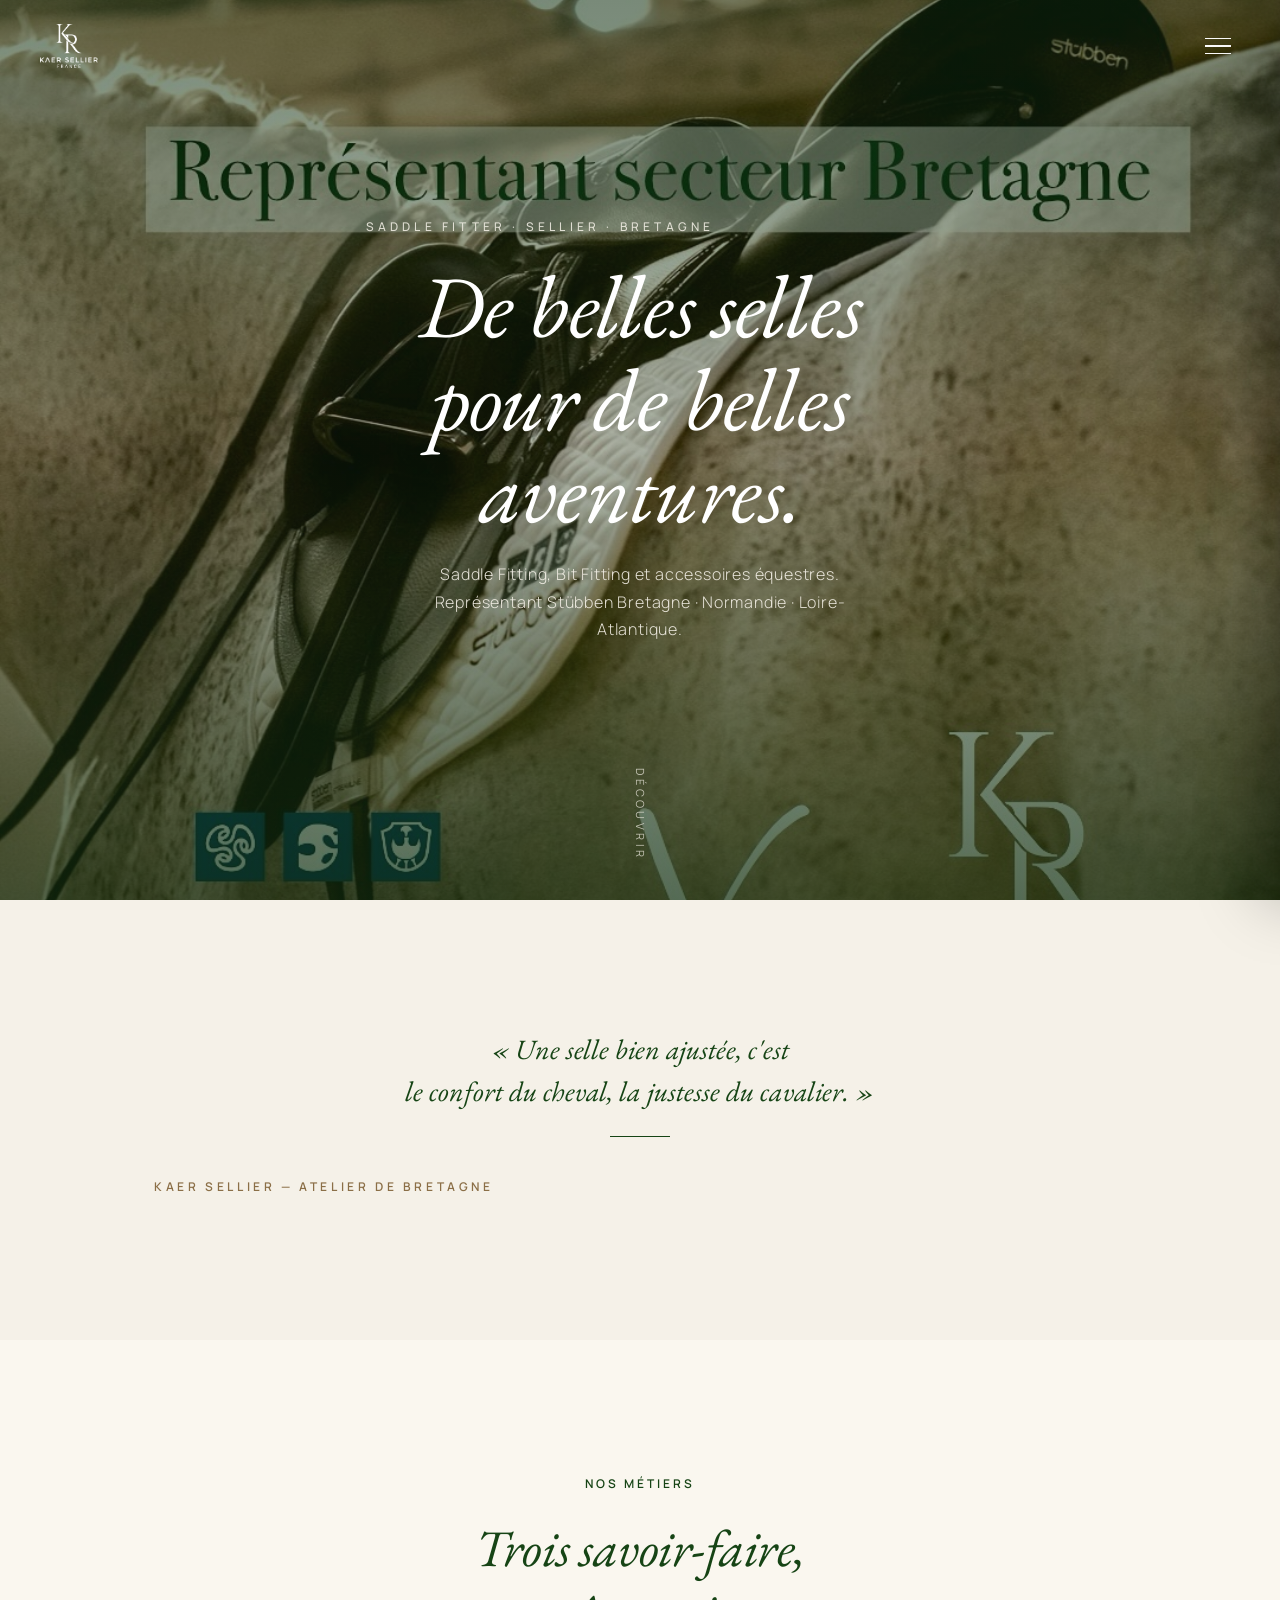
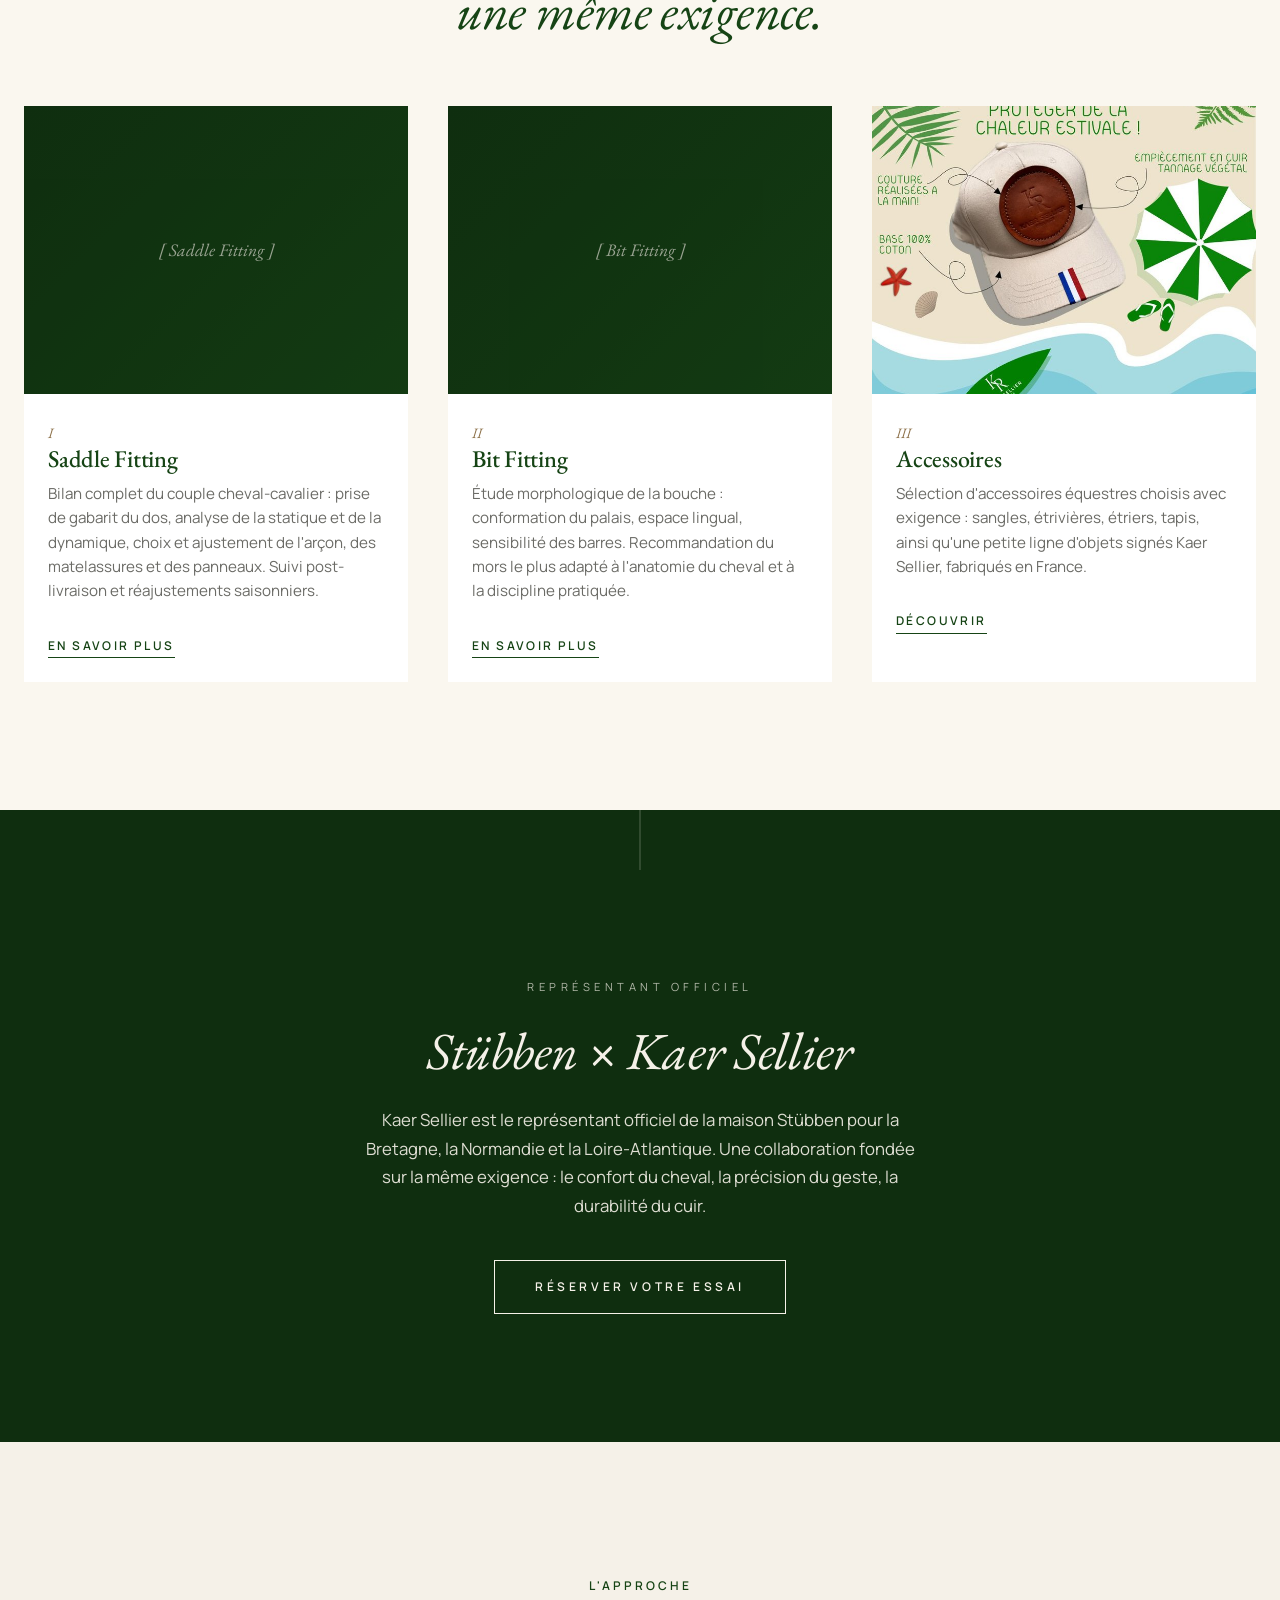
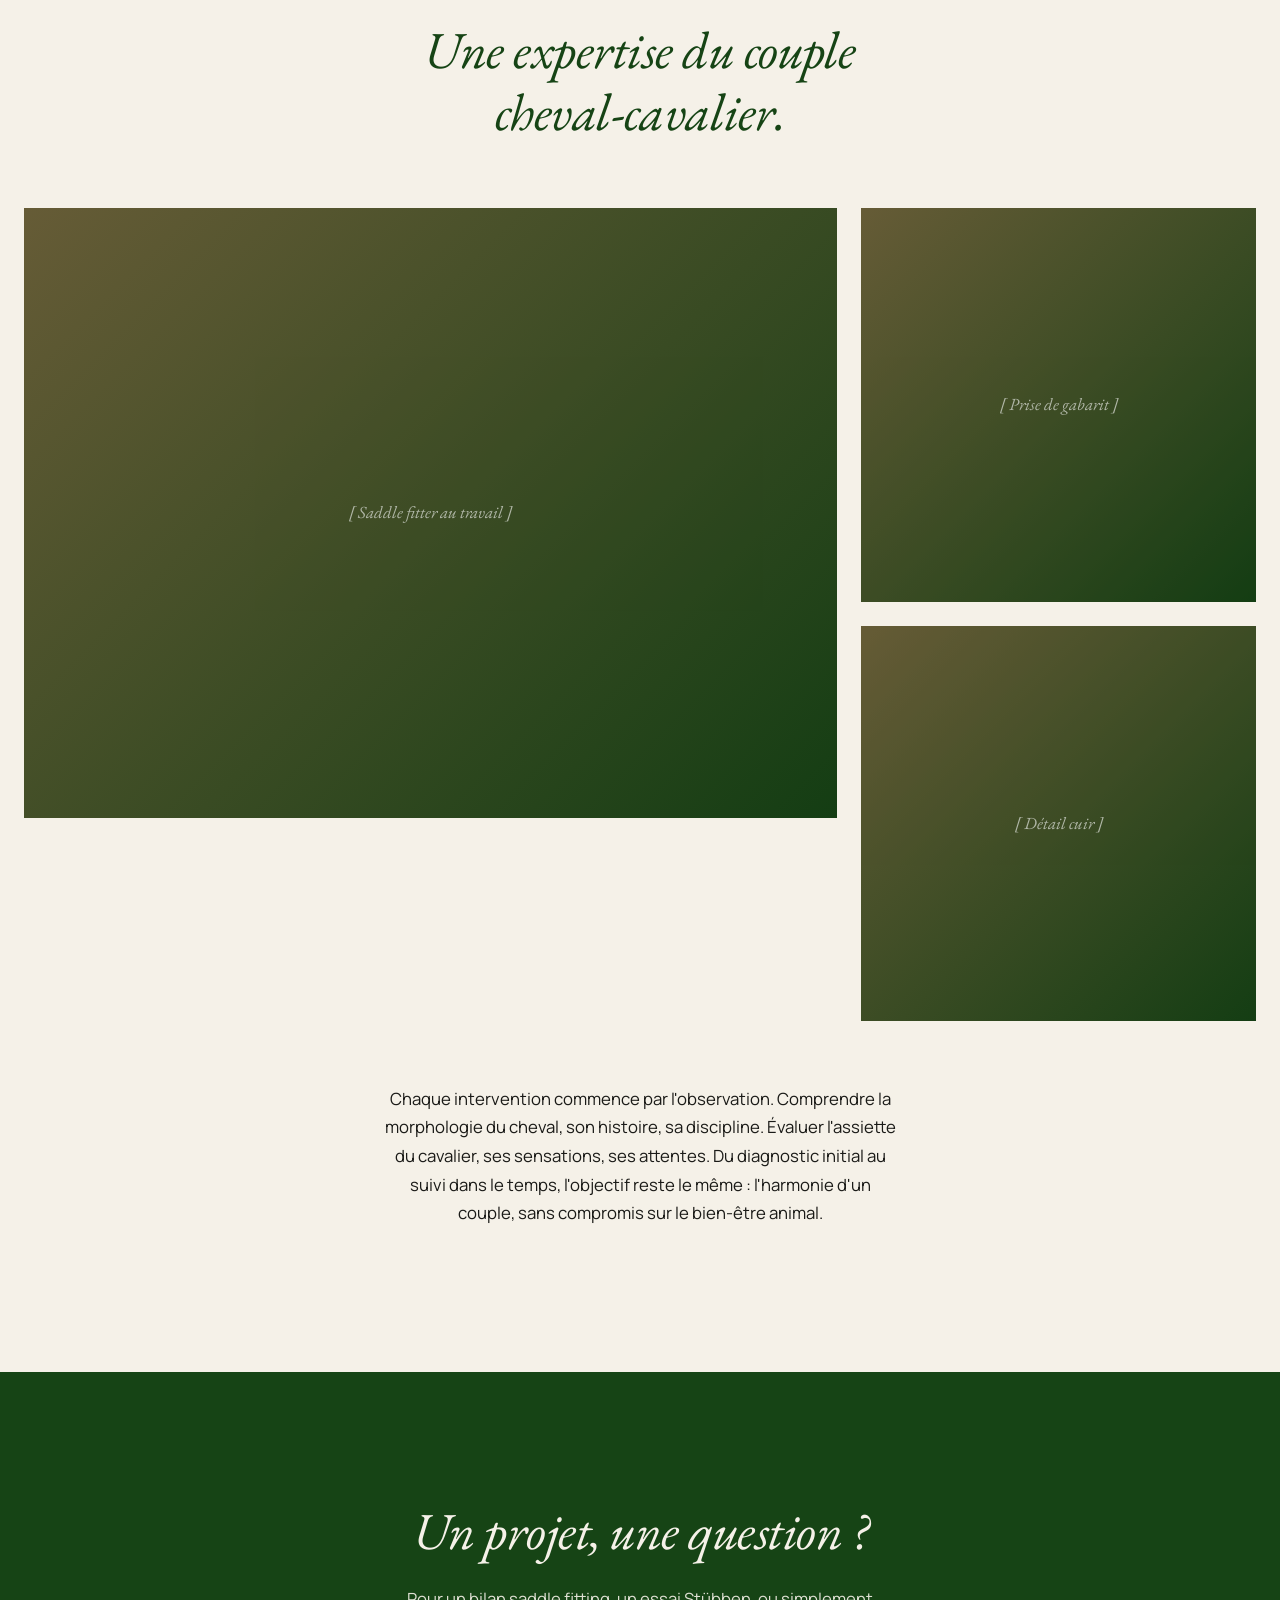
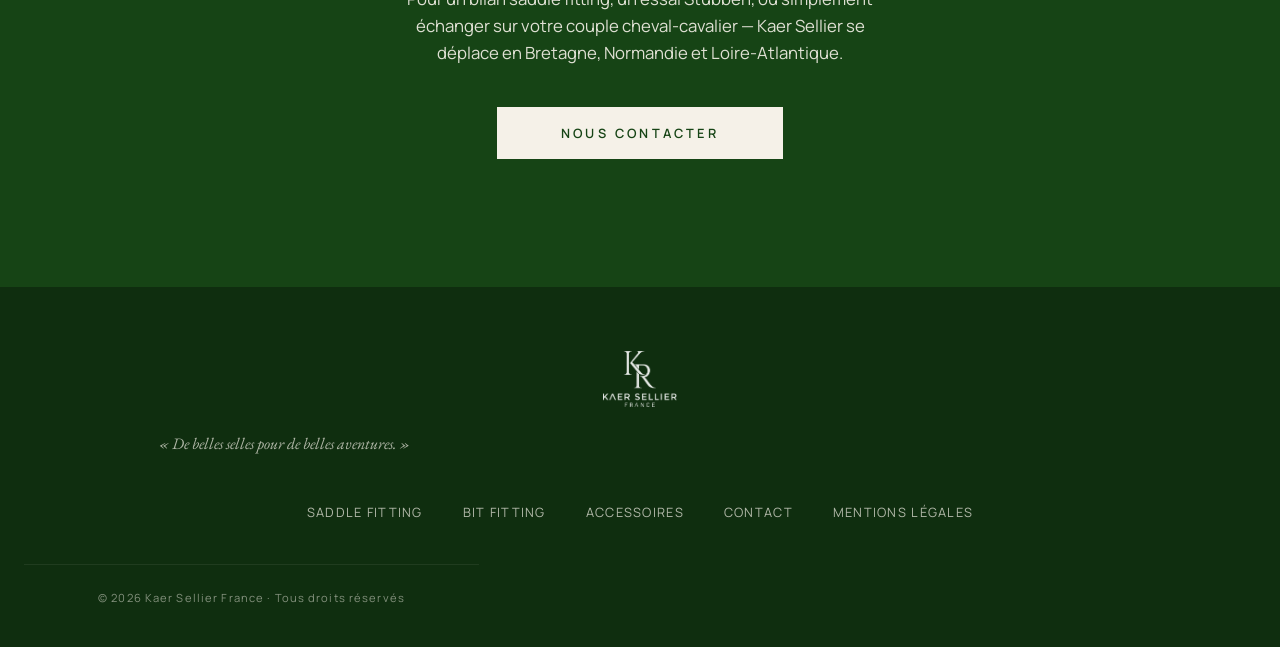
==== commit 52c5e123: "v0.25" ====
--- a/index.html
+++ b/index.html
@@ -256,7 +256,7 @@
         sur votre couple cheval-cavalier — Kaer Sellier se déplace en Bretagne,
         Normandie et Loire-Atlantique.
       </p>
-      <a href="contact.html" class="contact__cta">Réserver votre essai</a>
+      <a href="contact.html" class="contact__cta">Nous contacter</a>
     </section>
 
   </main>
@@ -285,4 +285,4 @@
 
   <script src="js/main.js"></script>
 </body>
-</html>
+</html>
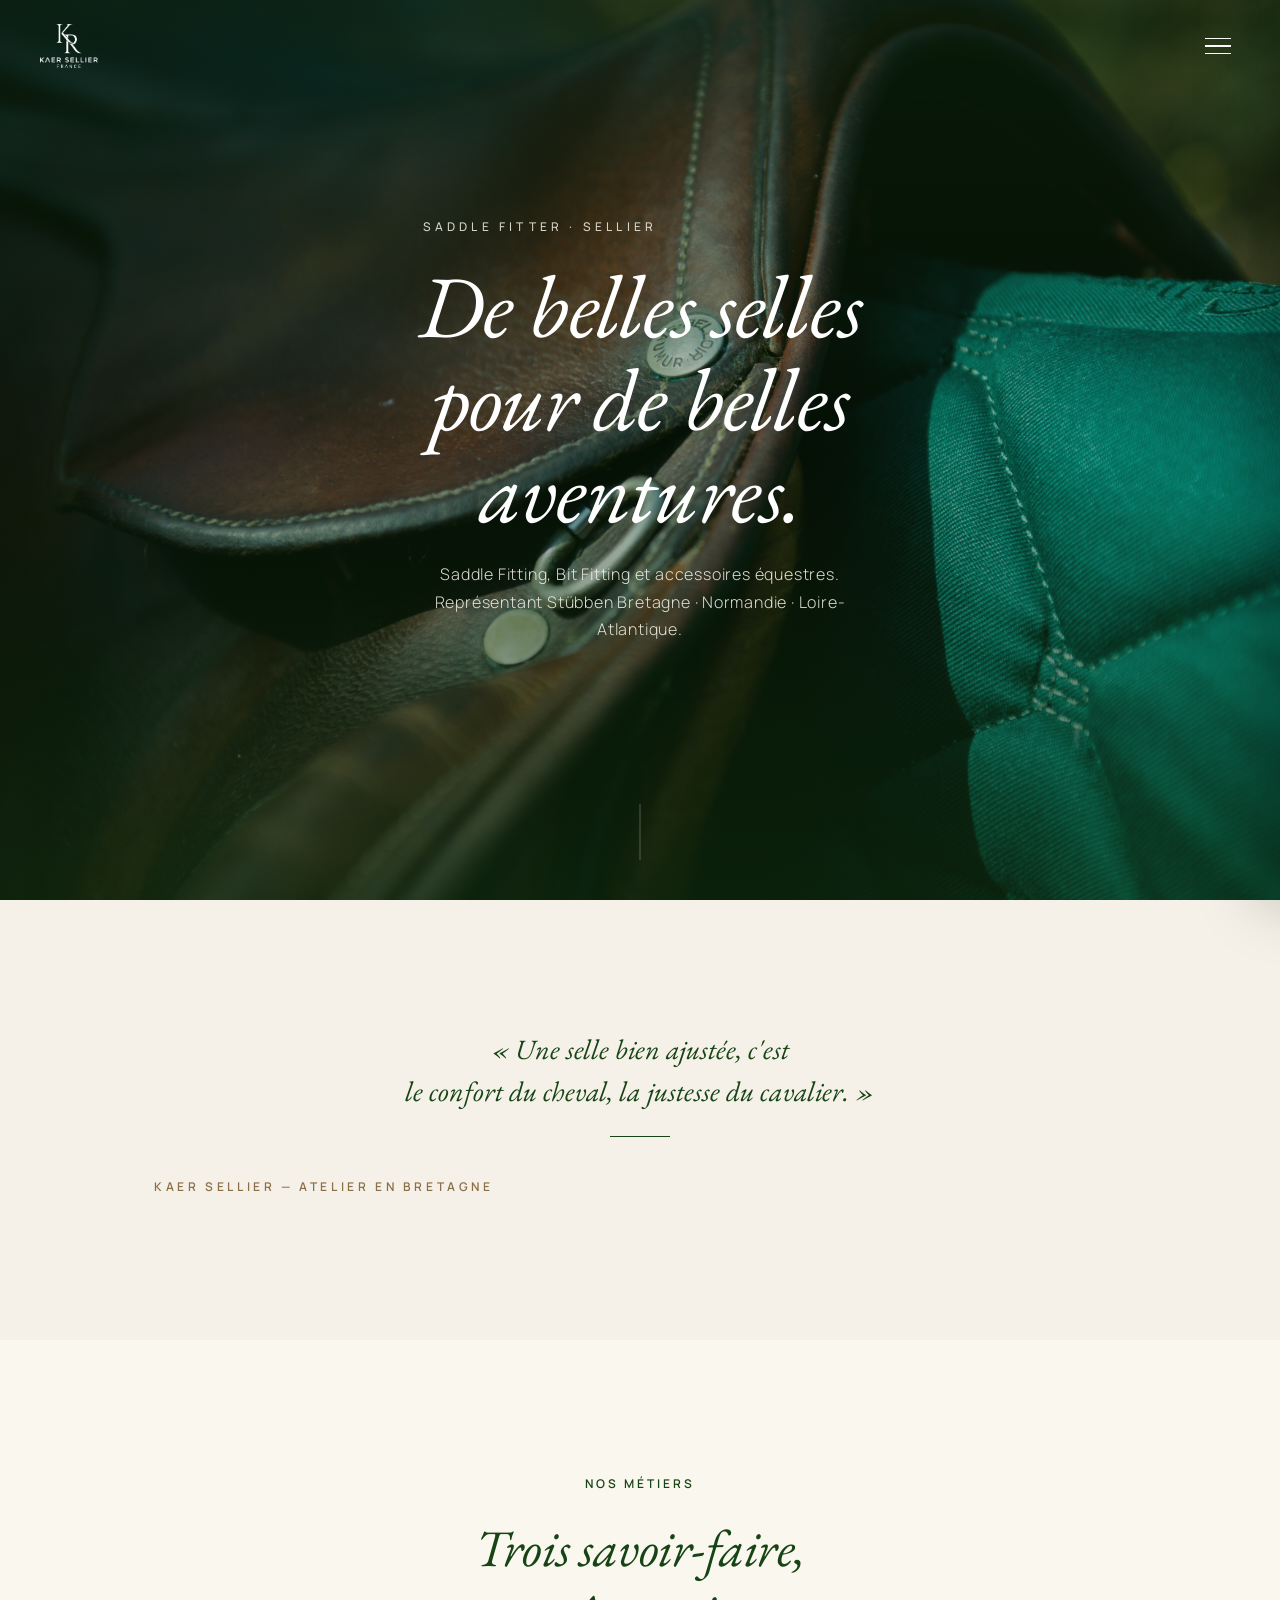
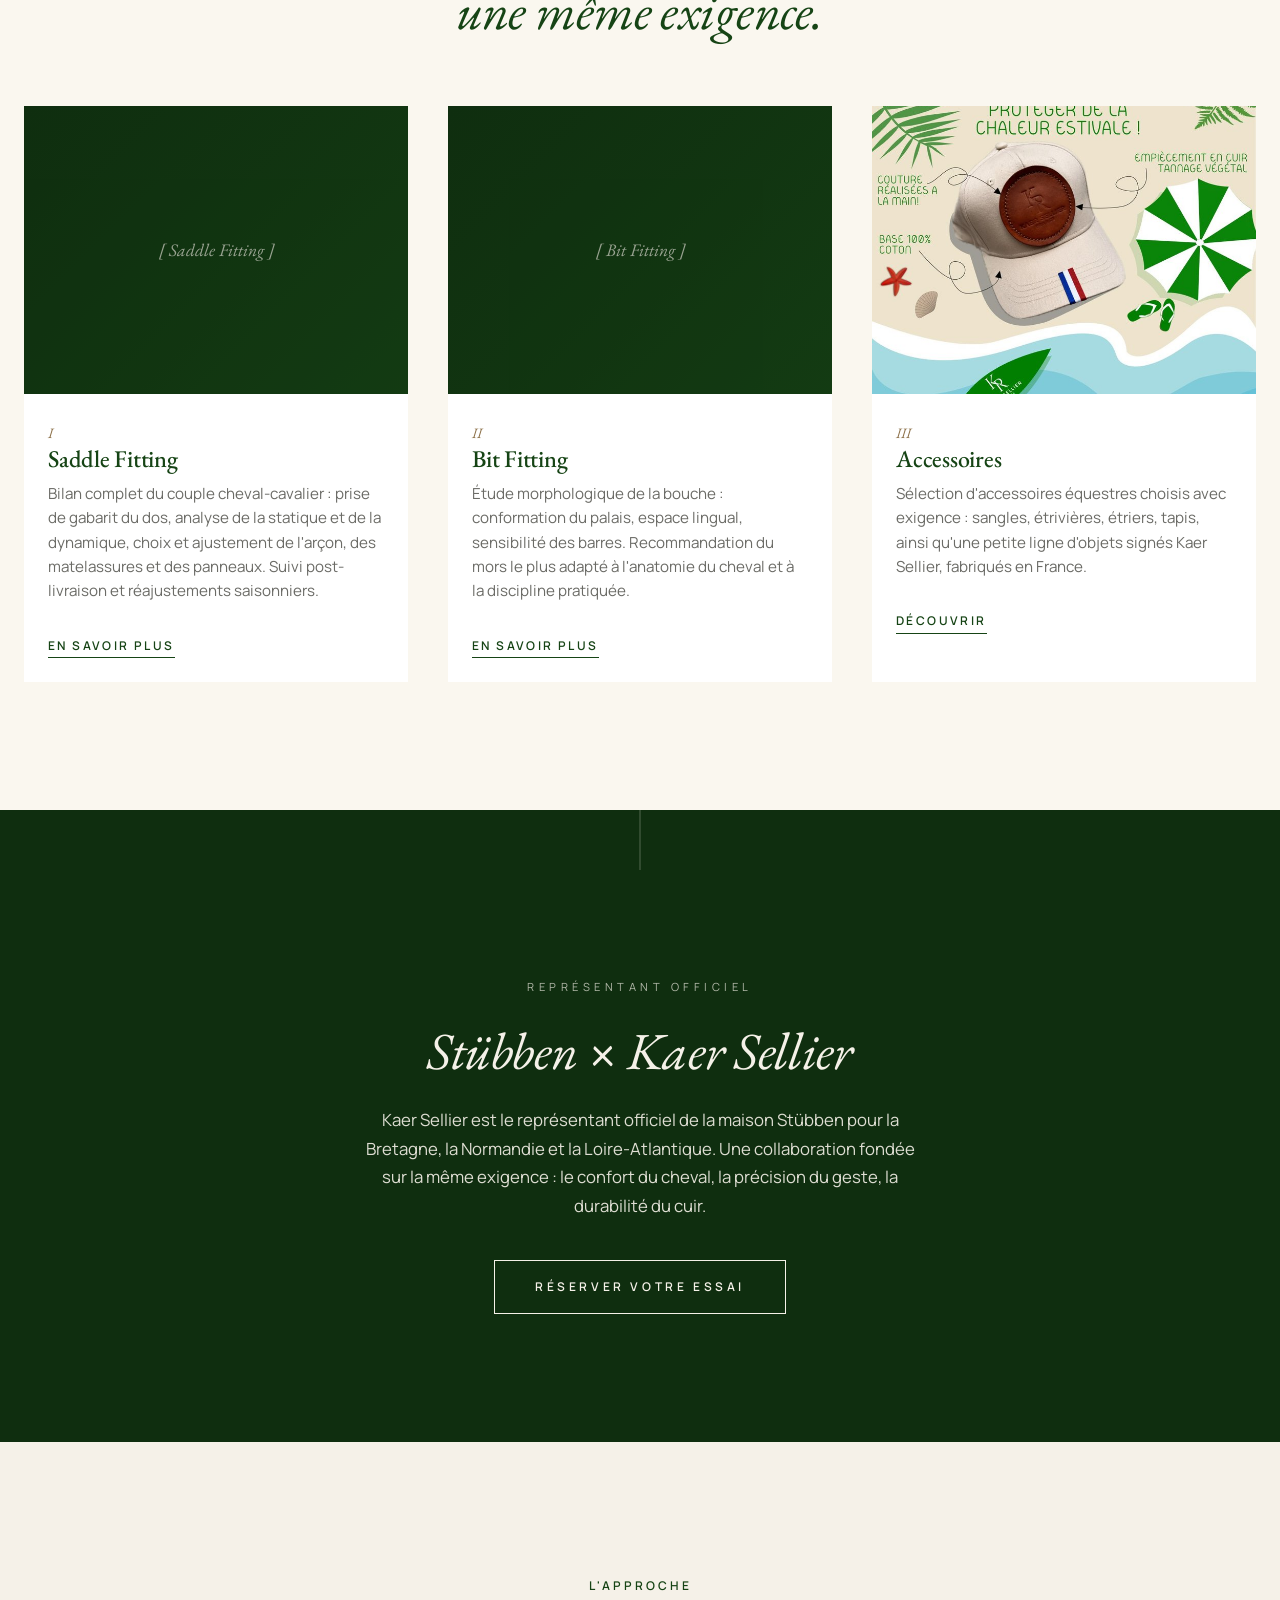
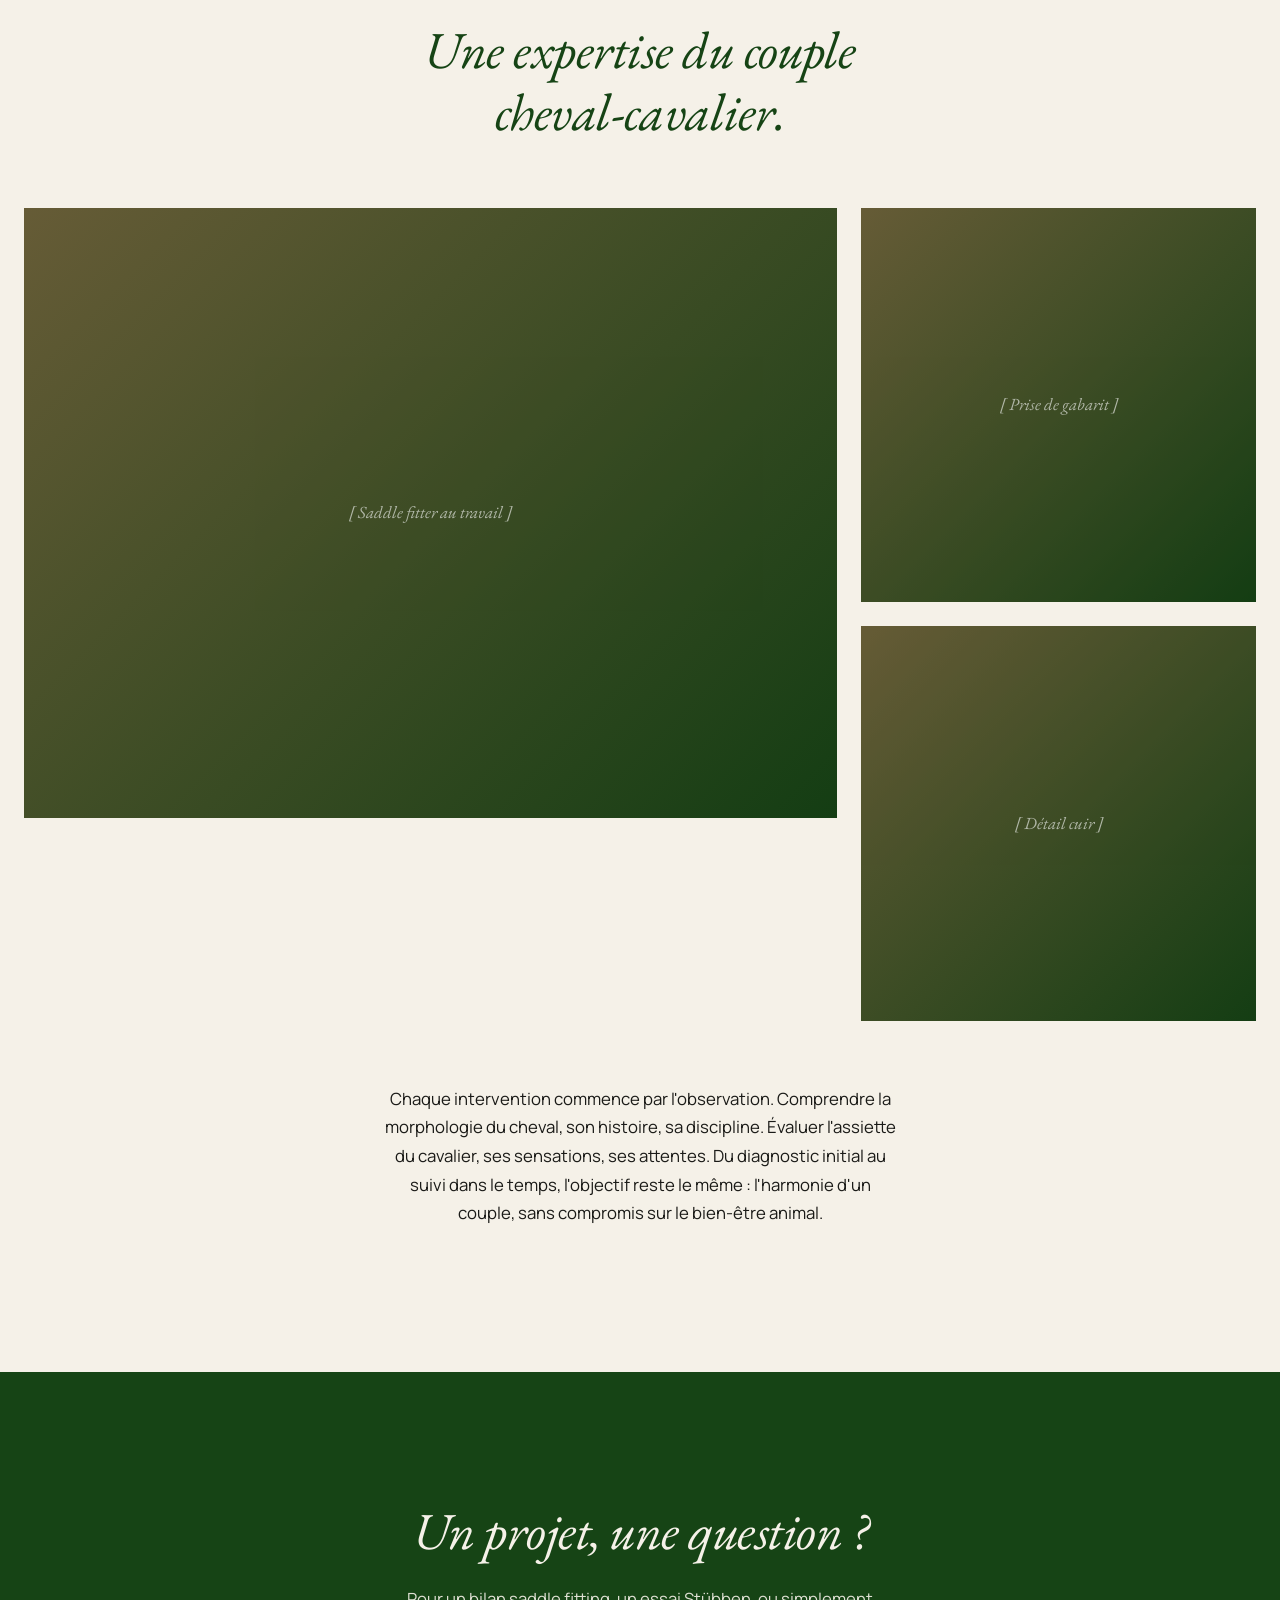
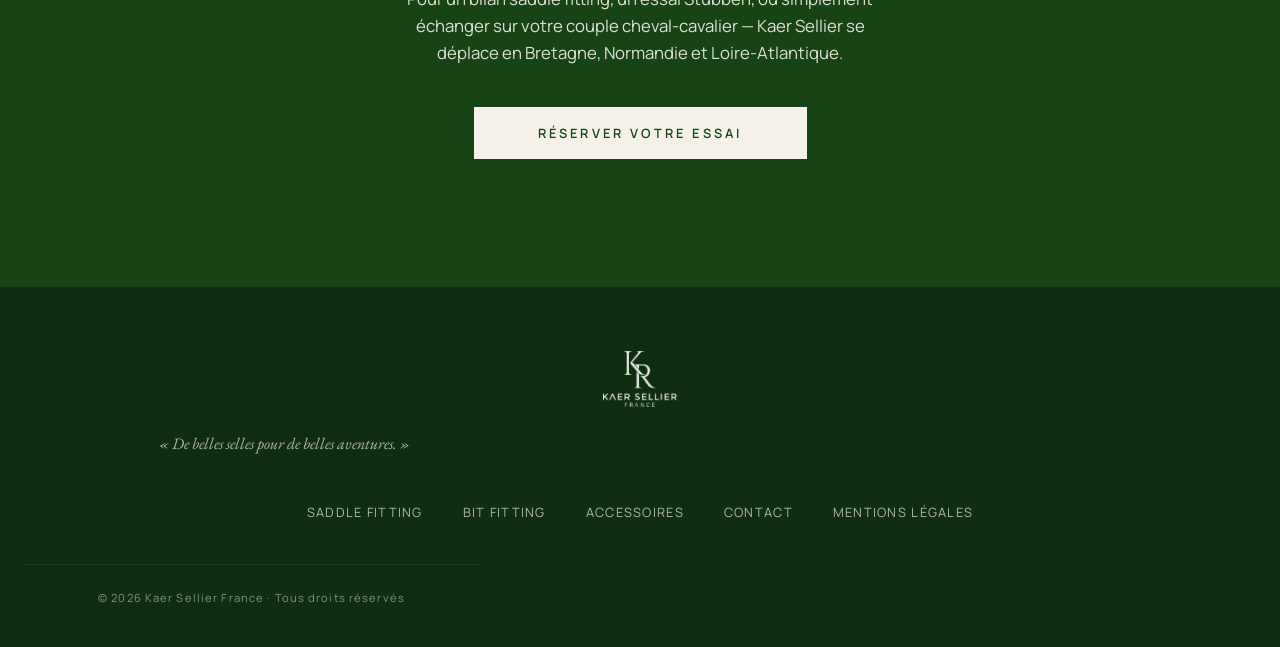
==== commit caa76601: "v0.4" ====
--- a/index.html
+++ b/index.html
@@ -107,7 +107,7 @@
       </div>
 
       <div class="hero__content">
-        <p class="hero__eyebrow">Saddle Fitter · Sellier · Bretagne</p>
+        <p class="hero__eyebrow">Saddle Fitter · Sellier</p>
         <h1 class="hero__title">De belles selles<br>pour de belles aventures.</h1>
         <p class="hero__subtitle">
           Saddle Fitting, Bit Fitting et accessoires équestres.
@@ -115,7 +115,9 @@
         </p>
       </div>
 
-      <span class="hero__scroll">Découvrir</span>
+      <div class="hero__scroll" aria-hidden="true">
+        <span class="hero__scroll-line"></span>
+      </div>
     </section>
 
     <!-- ============================================
@@ -128,7 +130,7 @@
           le confort du cheval, la justesse du cavalier. »
         </p>
         <hr class="filet filet--center">
-        <p class="manifeste__signature">Kaer Sellier — Atelier de Bretagne</p>
+        <p class="manifeste__signature">Kaer Sellier — Atelier en Bretagne</p>
       </div>
     </section>
 
@@ -256,7 +258,7 @@
         sur votre couple cheval-cavalier — Kaer Sellier se déplace en Bretagne,
         Normandie et Loire-Atlantique.
       </p>
-      <a href="contact.html" class="contact__cta">Nous contacter</a>
+      <a href="contact.html" class="contact__cta">Réserver votre essai</a>
     </section>
 
   </main>
--- a/css/style.css
+++ b/css/style.css
@@ -546,19 +546,38 @@
   left: 50%;
   transform: translateX(-50%);
   z-index: 2;
-  color: var(--creme);
-  opacity: 0.7;
-  font-family: var(--font-sans);
-  font-size: 0.7rem;
-  letter-spacing: 0.3em;
-  text-transform: uppercase;
-  writing-mode: vertical-rl;
-  animation: scrollHint 2s ease-in-out infinite;
-}
-
-@keyframes scrollHint {
-  0%, 100% { transform: translate(-50%, 0); opacity: 0.7; }
-  50% { transform: translate(-50%, 8px); opacity: 1; }
+  width: 1px;
+  height: 56px;
+  overflow: hidden;
+  opacity: 0.6;
+}
+
+.hero__scroll-line {
+  display: block;
+  width: 1px;
+  height: 100%;
+  background-color: var(--creme);
+  transform-origin: top;
+  animation: scrollLineSlide 2.4s cubic-bezier(0.65, 0, 0.35, 1) infinite;
+}
+
+@keyframes scrollLineSlide {
+  0% {
+    transform: scaleY(0) translateY(0);
+    transform-origin: top;
+  }
+  45% {
+    transform: scaleY(1) translateY(0);
+    transform-origin: top;
+  }
+  55% {
+    transform: scaleY(1) translateY(0);
+    transform-origin: bottom;
+  }
+  100% {
+    transform: scaleY(0) translateY(0);
+    transform-origin: bottom;
+  }
 }
 
 /* ============================================
@@ -1034,4 +1053,4 @@
     transition-duration: 0.01ms !important;
     scroll-behavior: auto !important;
   }
-}
+}
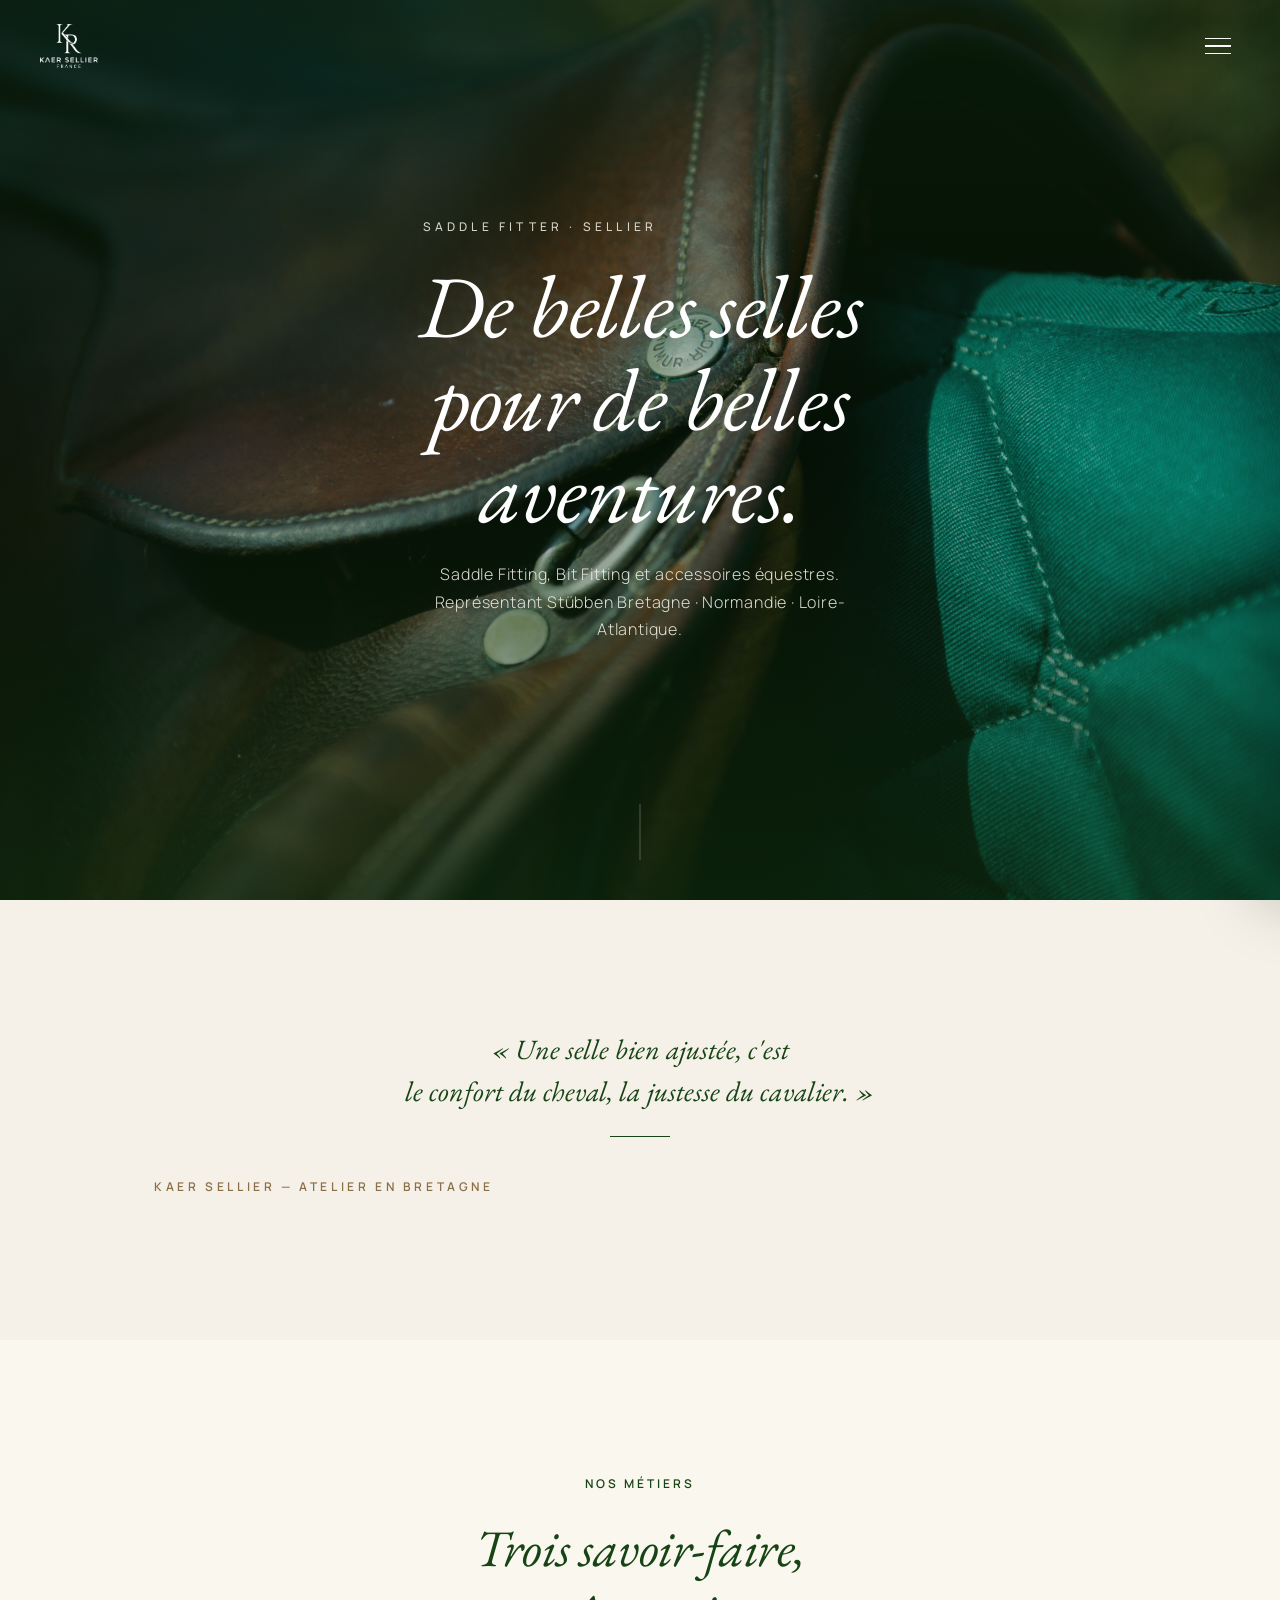
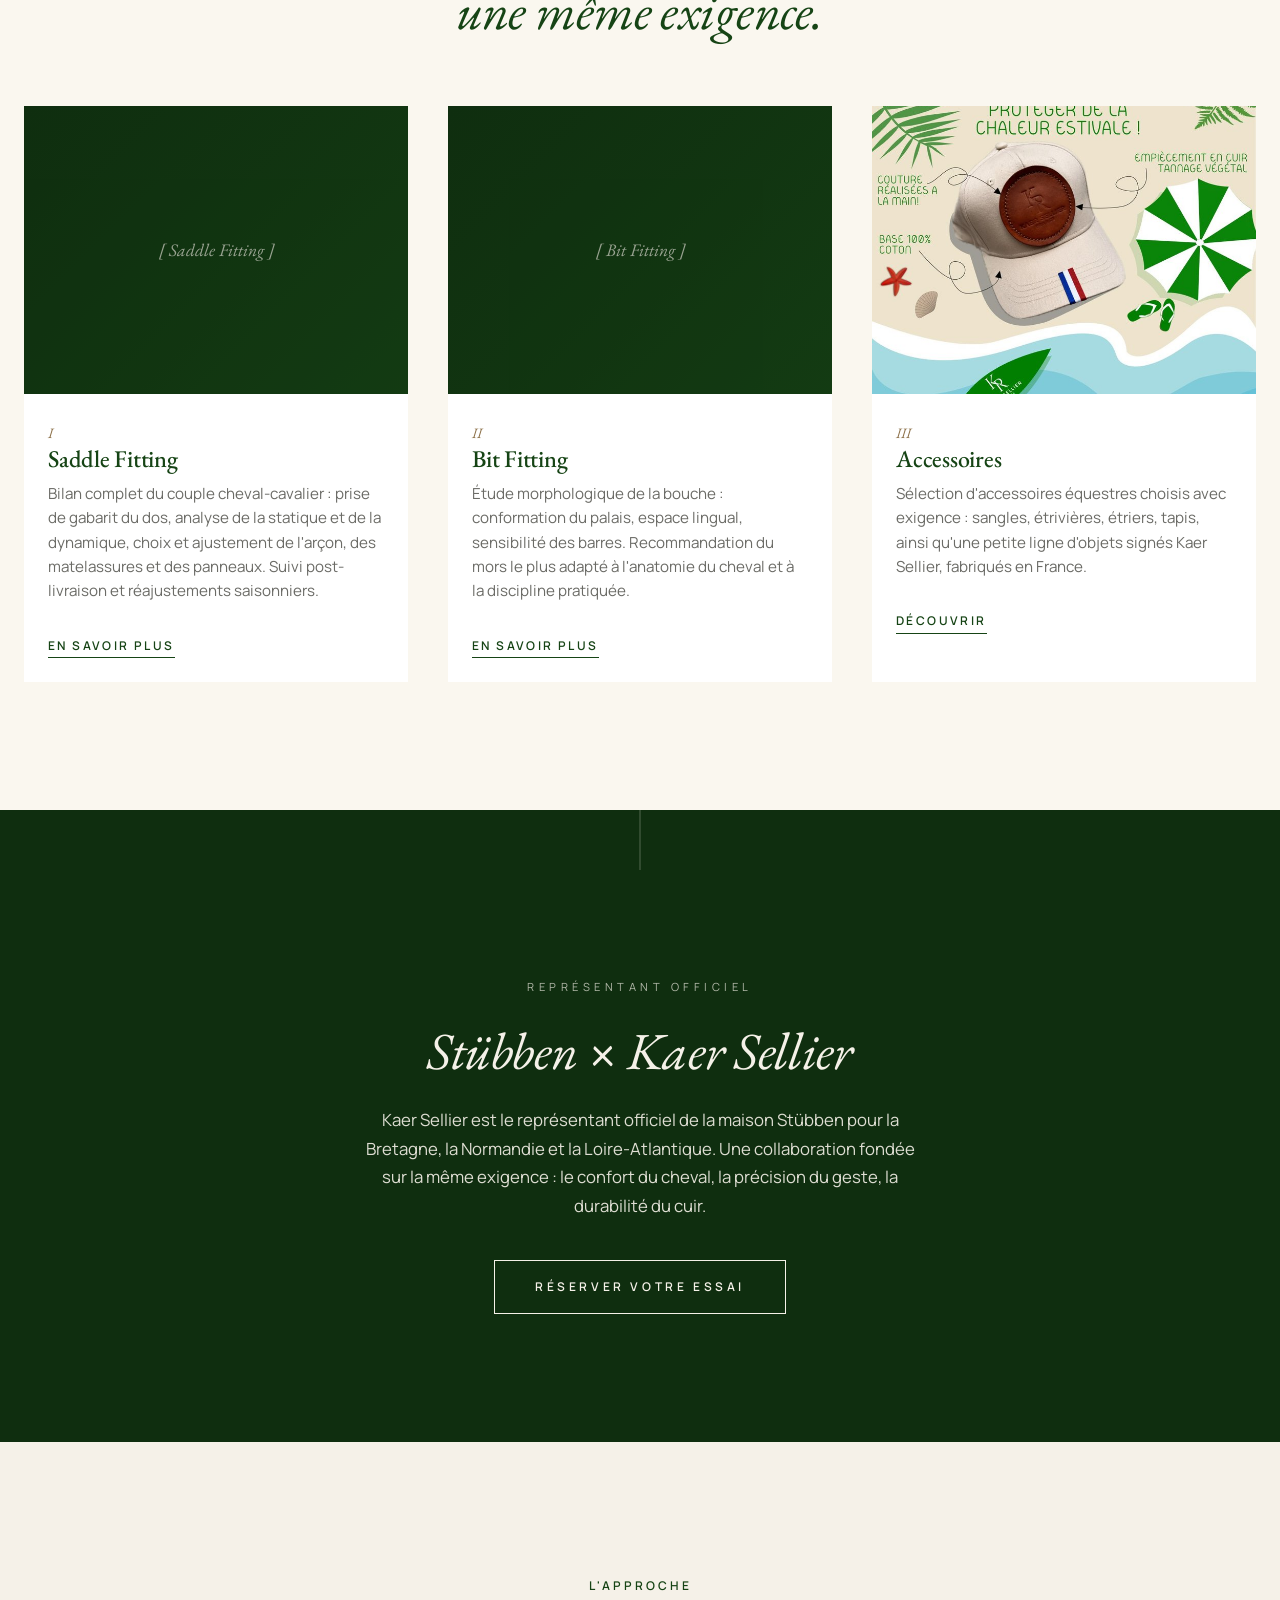
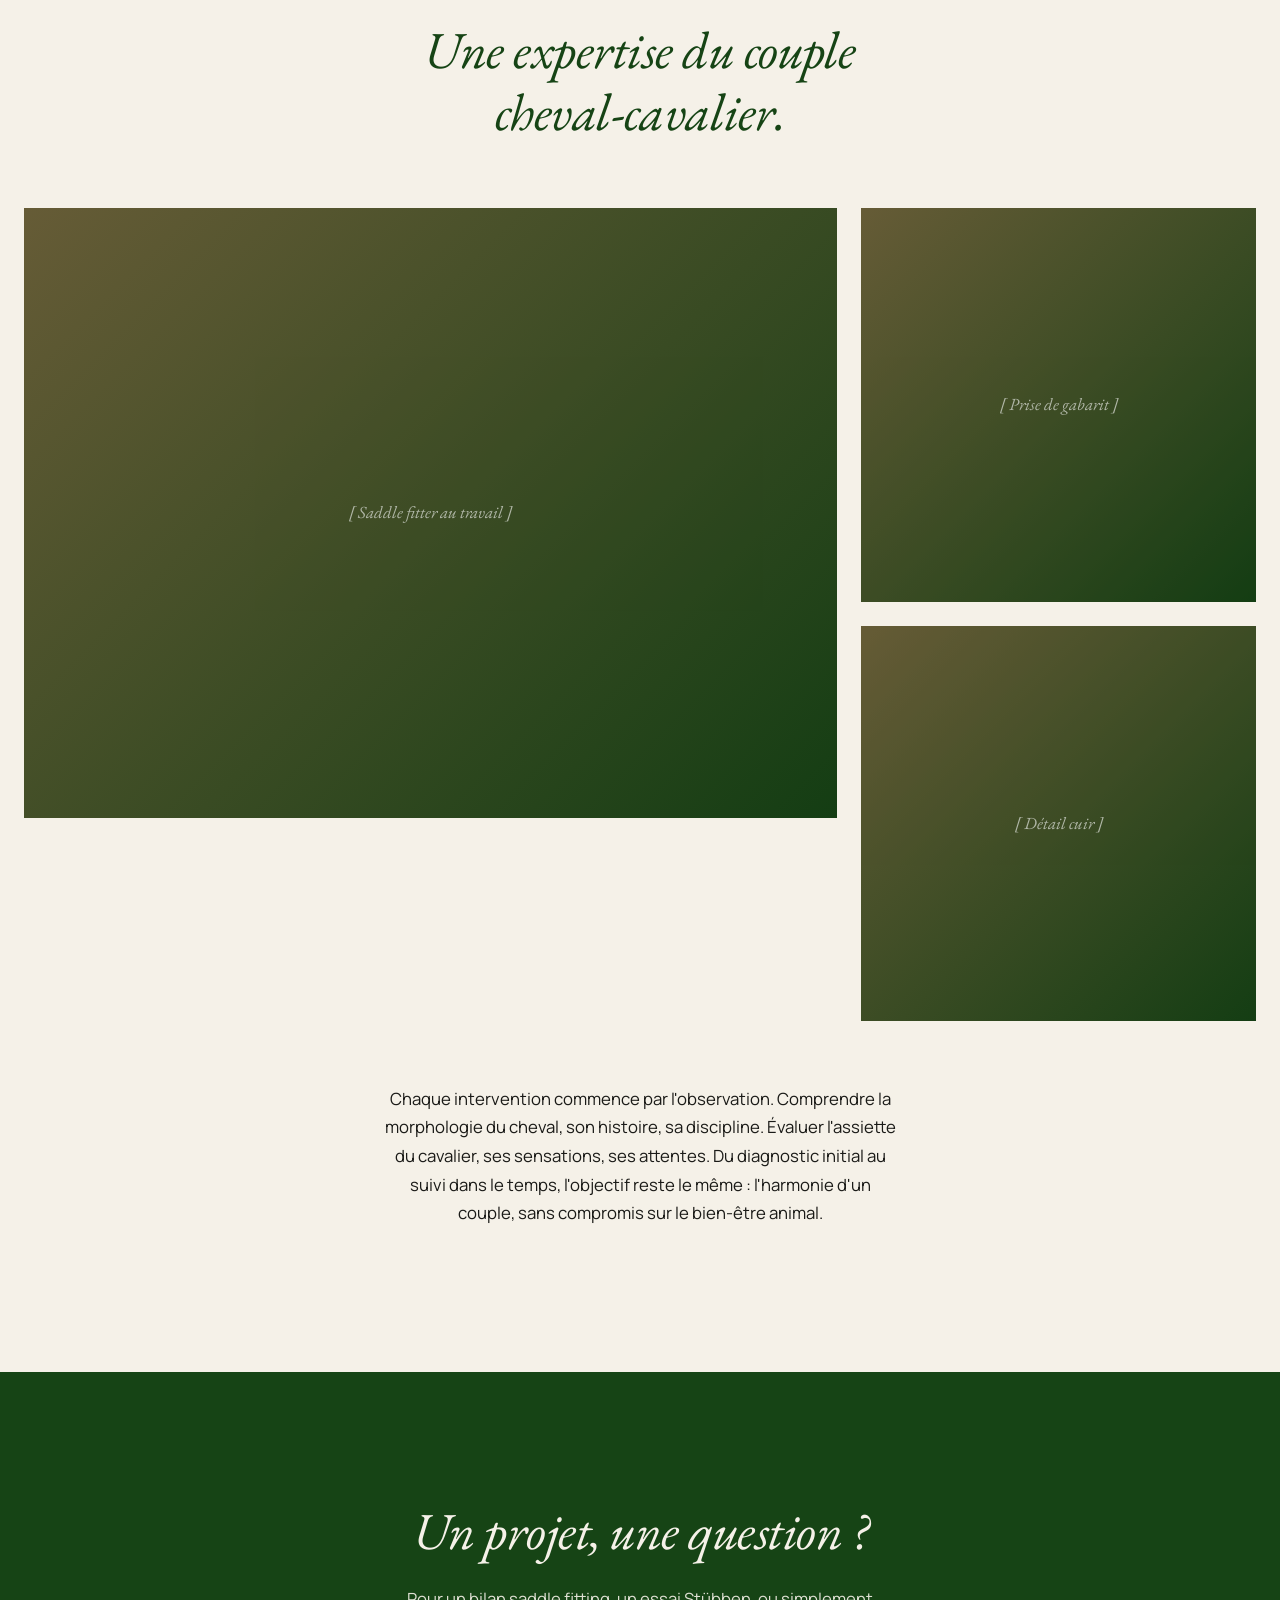
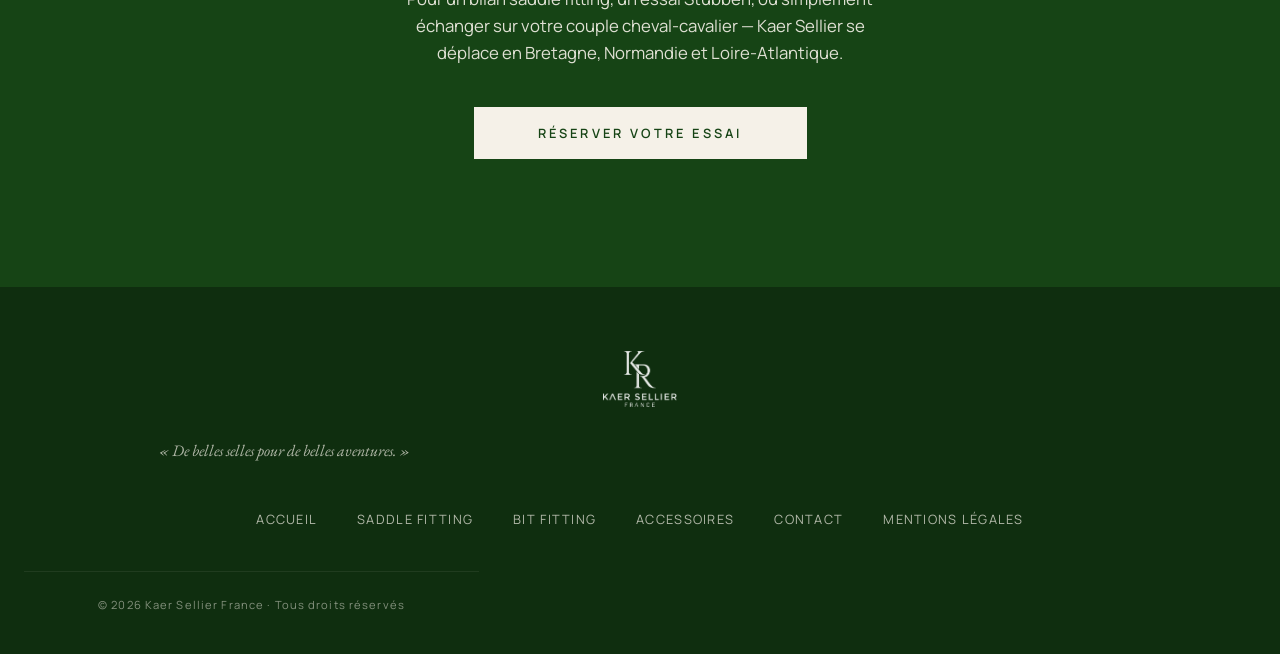
==== commit a1a7992f: "v0.5 (responsive is ok now)" ====
--- a/index.html
+++ b/index.html
@@ -267,12 +267,13 @@
        FOOTER
        ============================================ -->
   <footer class="footer">
-    <div class="footer__logo">
+    <a href="index.html" class="footer__logo" aria-label="Retour à l'accueil">
       <img src="assets/logos/kr-blanc.png" alt="Kaer Sellier France">
-    </div>
+    </a>
     <p class="footer__tagline">« De belles selles pour de belles aventures. »</p>
 
     <ul class="footer__links">
+      <li><a href="index.html">Accueil</a></li>
       <li><a href="saddle-fitting.html">Saddle Fitting</a></li>
       <li><a href="bit-fitting.html">Bit Fitting</a></li>
       <li><a href="accessoires.html">Accessoires</a></li>
--- a/css/style.css
+++ b/css/style.css
@@ -174,6 +174,18 @@
   display: flex;
   align-items: center;
   justify-content: space-between;
+}
+
+.header__logo {
+  display: inline-flex;
+  align-items: center;
+  cursor: pointer;
+  transition: opacity 0.25s ease;
+}
+
+.header__logo:hover,
+.header__logo:focus-visible {
+  opacity: 0.75;
 }
 
 .header__logo img {
@@ -911,7 +923,14 @@
 }
 
 .footer__logo {
+  display: inline-block;
   margin-bottom: var(--space-md);
+  transition: opacity 0.25s ease;
+}
+
+.footer__logo:hover,
+.footer__logo:focus-visible {
+  opacity: 0.7;
 }
 
 .footer__logo img {
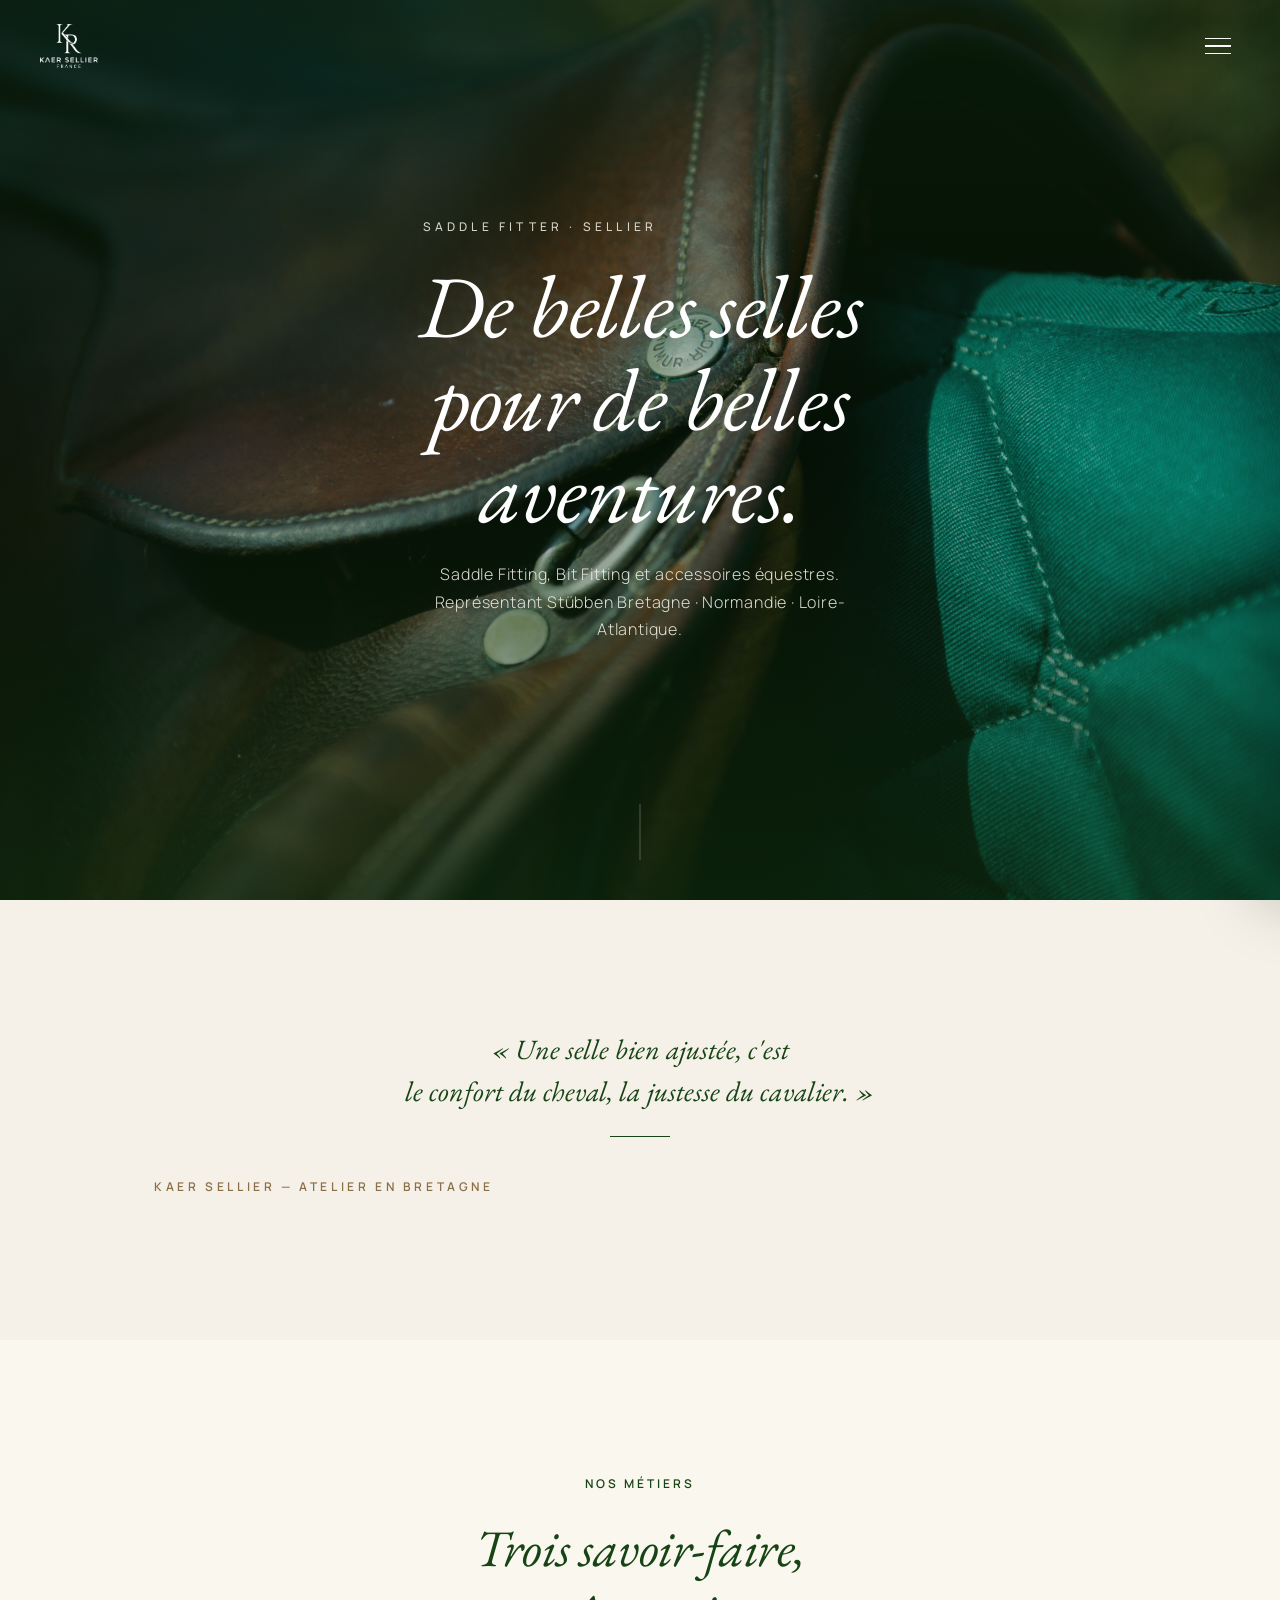
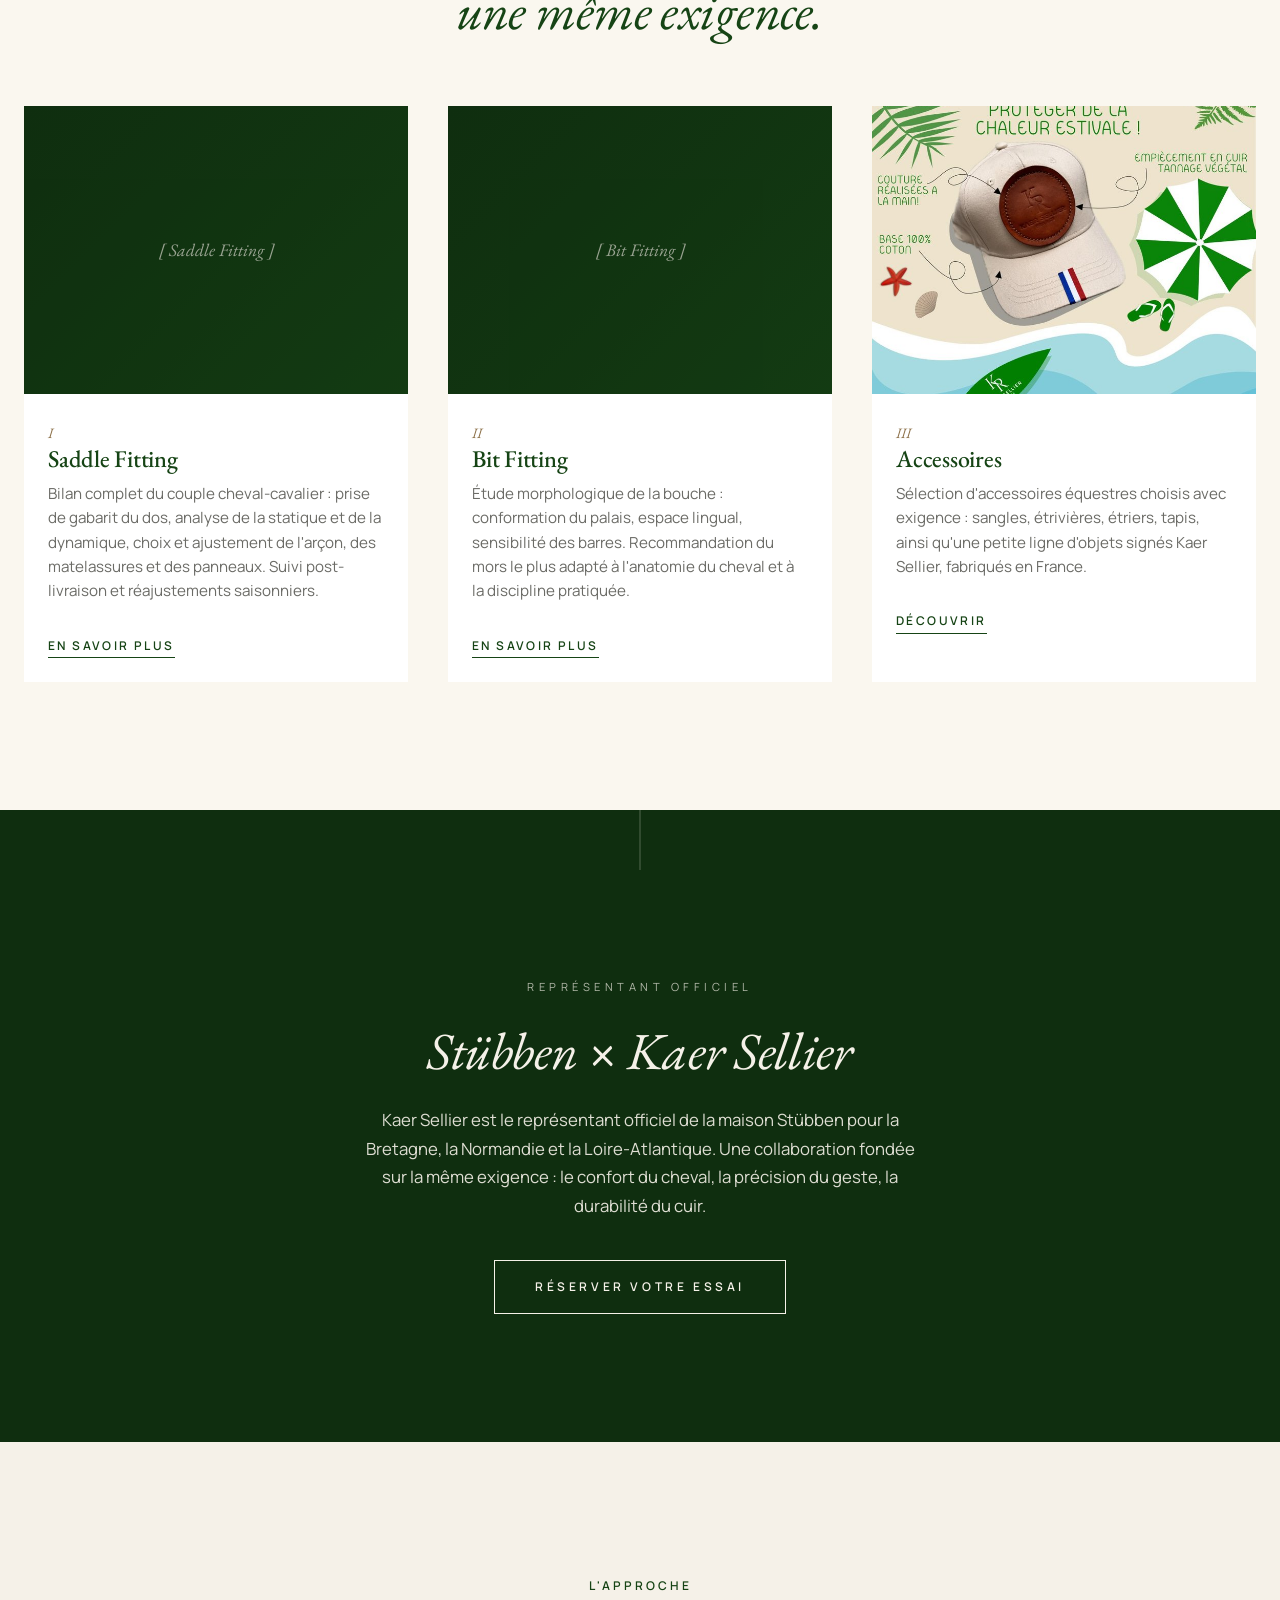
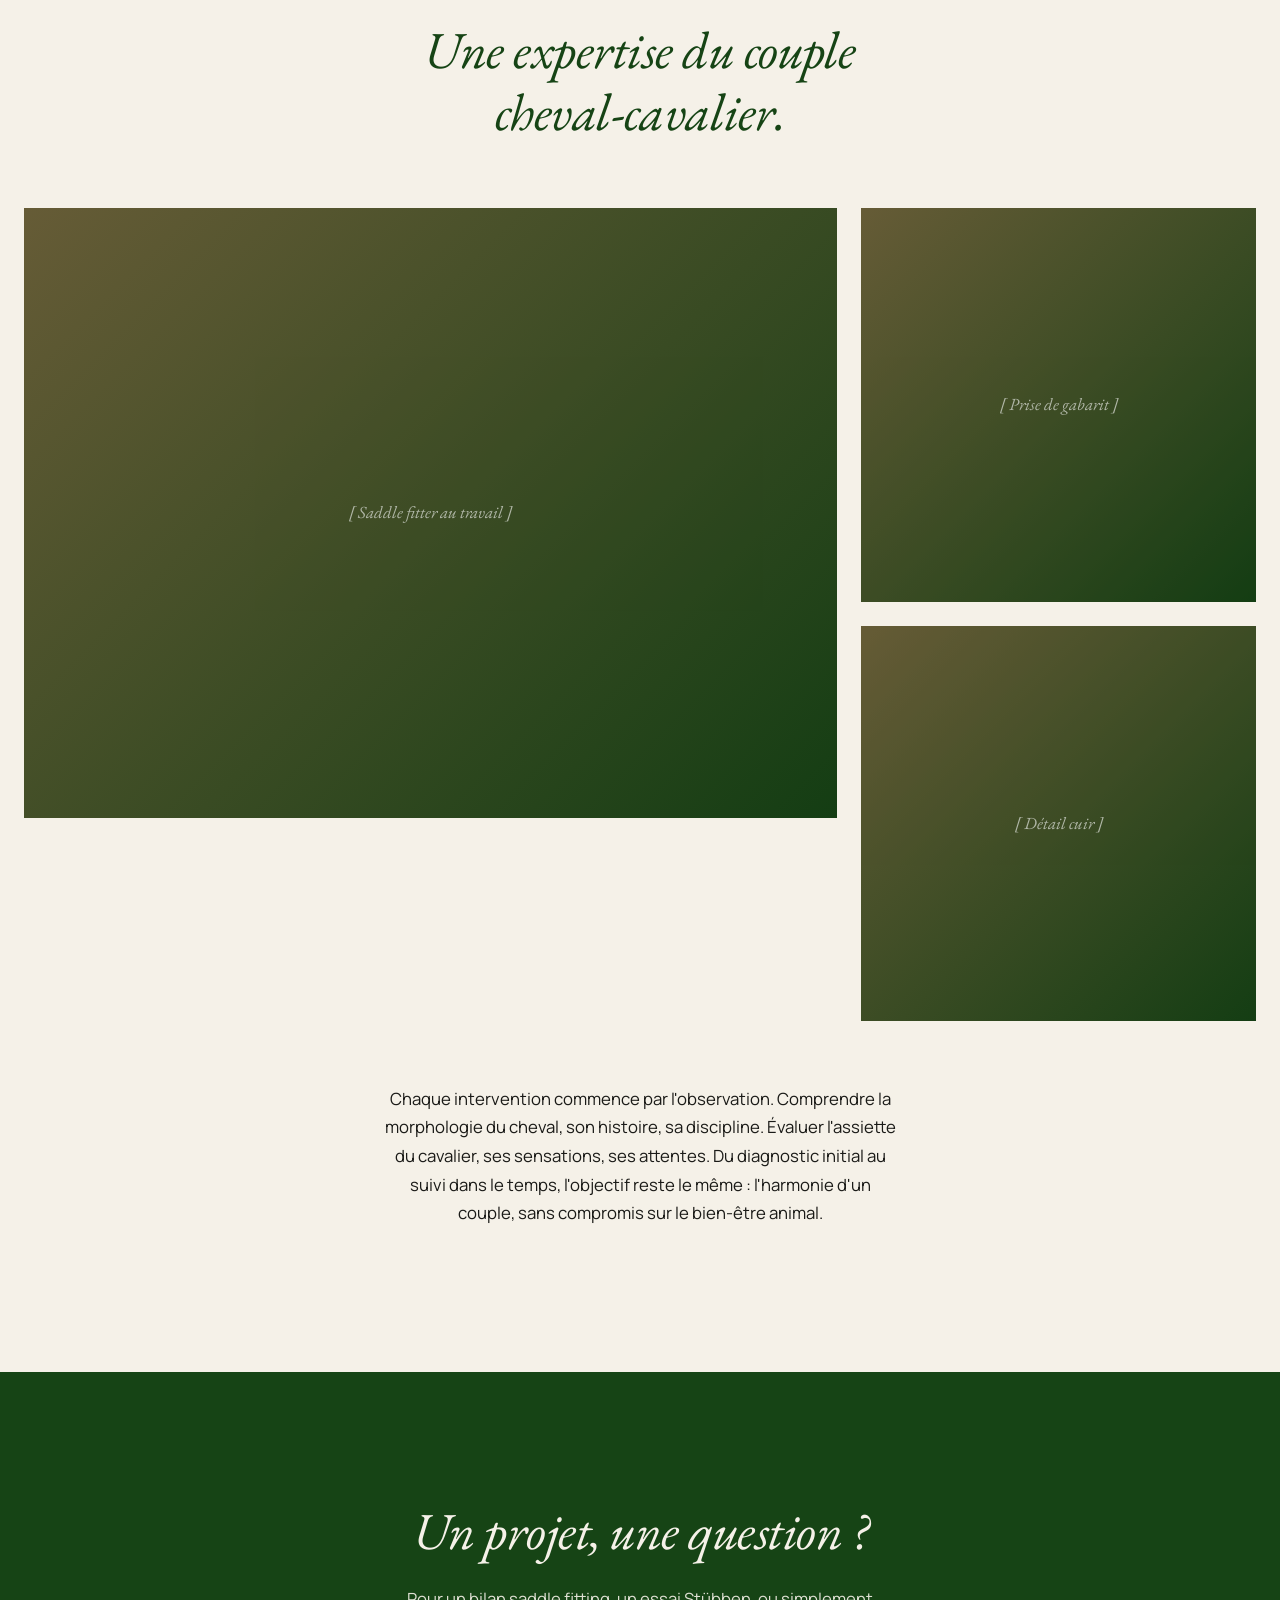
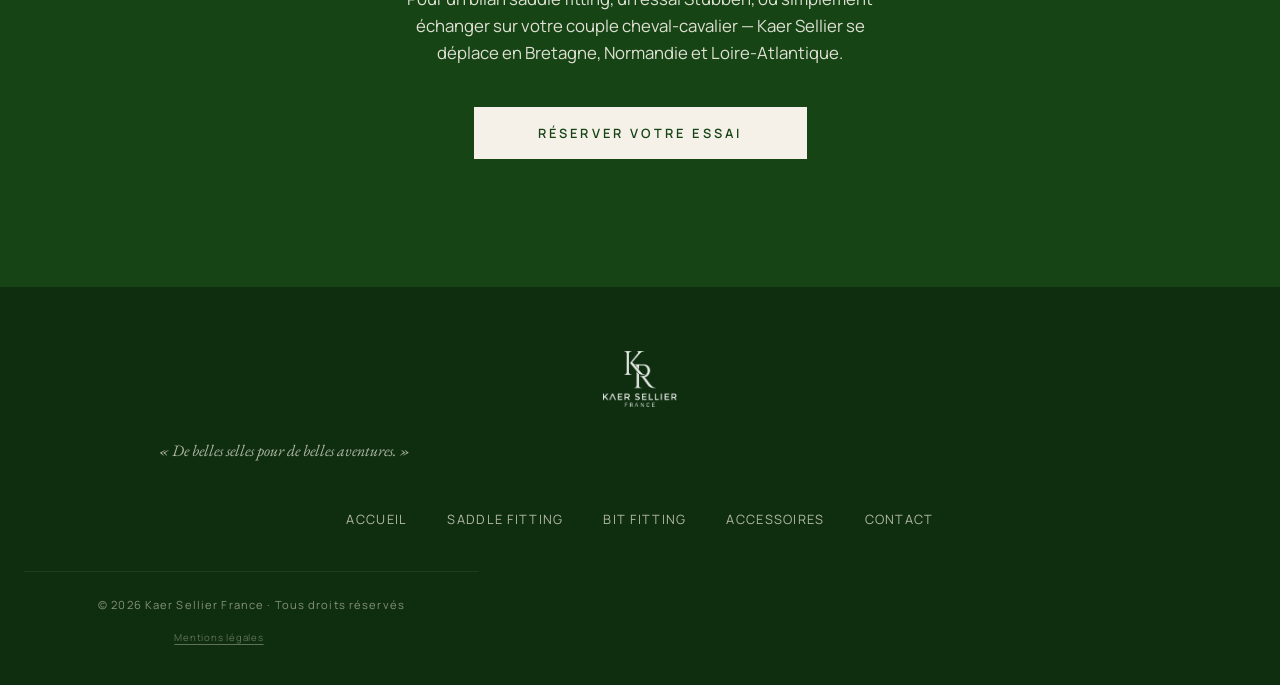
==== commit 8e248ce1: "v0.75 (je sais plus franchement)" ====
--- a/index.html
+++ b/index.html
@@ -278,12 +278,12 @@
       <li><a href="bit-fitting.html">Bit Fitting</a></li>
       <li><a href="accessoires.html">Accessoires</a></li>
       <li><a href="contact.html">Contact</a></li>
-      <li><a href="mentions-legales.html">Mentions légales</a></li>
     </ul>
 
     <p class="footer__copyright">
       © 2026 Kaer Sellier France · Tous droits réservés
     </p>
+    <p class="footer__legal"><a href="mentions-legales.html">Mentions légales</a></p>
   </footer>
 
   <script src="js/main.js"></script>
--- a/css/style.css
+++ b/css/style.css
@@ -979,6 +979,25 @@
   margin-top: var(--space-md);
 }
 
+.footer__legal {
+  margin-top: var(--space-xs);
+  font-family: var(--font-sans);
+  font-size: 0.6rem;
+  letter-spacing: 0.08em;
+  opacity: 0.35;
+}
+
+.footer__legal a {
+  color: var(--creme);
+  text-decoration: underline;
+  text-underline-offset: 3px;
+  transition: opacity 0.25s ease;
+}
+
+.footer__legal a:hover {
+  opacity: 0.7;
+}
+
 /* ============================================
    ANIMATIONS AU SCROLL
    ============================================ */
